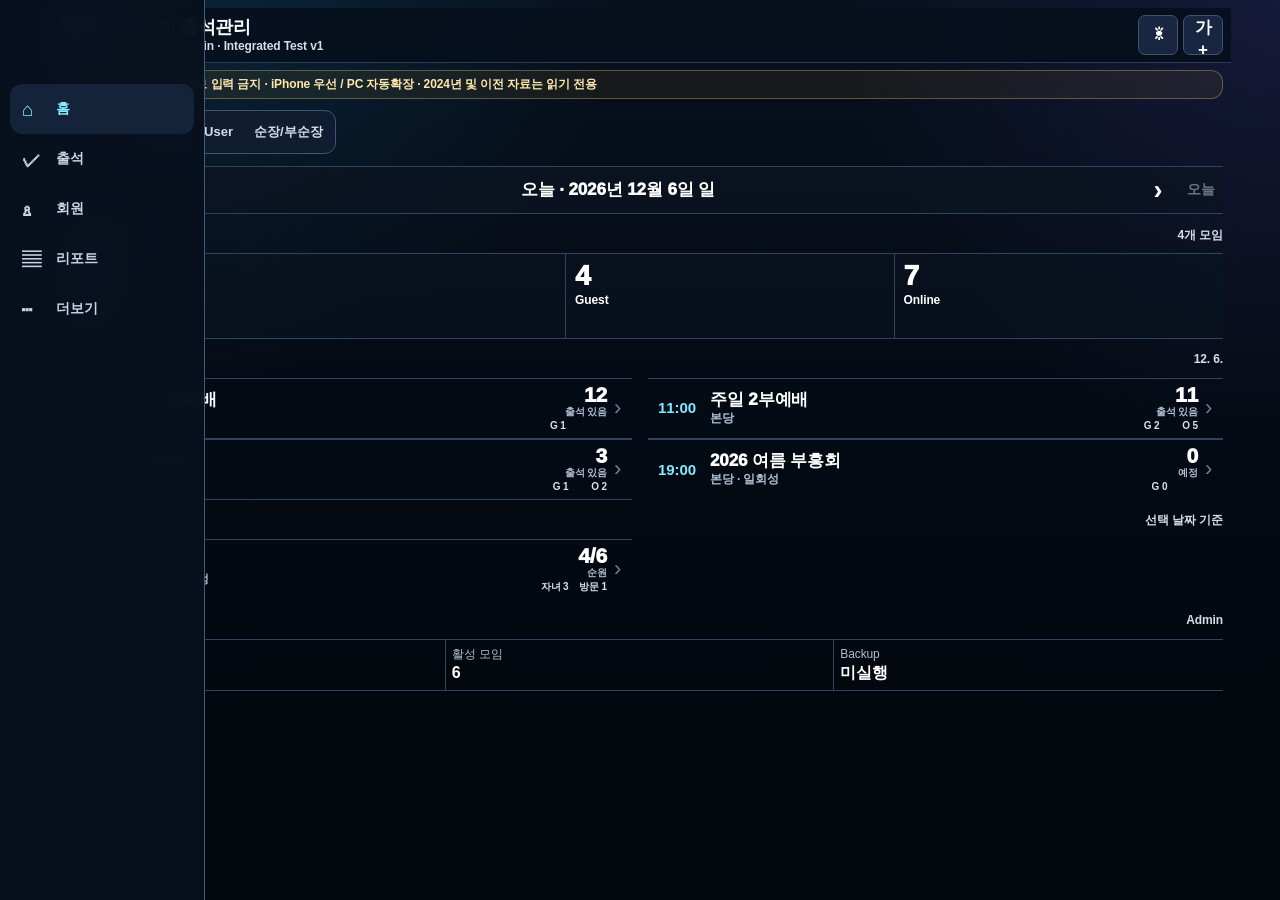
==== app-v1/index.html @ aafef8c1 "Enable date-aware dense iPhone redesign" ====
<!doctype html>
<html lang="ko">
<head>
  <meta charset="utf-8" />
  <meta name="viewport" content="width=device-width,initial-scale=1,viewport-fit=cover,maximum-scale=5" />
  <meta name="theme-color" content="#07101d" />
  <meta name="apple-mobile-web-app-capable" content="yes" />
  <meta name="apple-mobile-web-app-status-bar-style" content="black-translucent" />
  <meta name="apple-mobile-web-app-title" content="교회출석" />
  <link rel="manifest" href="manifest.webmanifest" />
  <title>교회 출석관리 통합 Test v1</title>
  <link rel="stylesheet" href="styles.css" />
  <link rel="stylesheet" href="redesign-v2.css" />
</head>
<body>
  <div id="app"></div>
  <div id="modal-root"></div>
  <div id="toast-root"></div>
  <script src="app-1.js"></script>
  <script src="app-2a.js"></script>
  <script src="app-2b.js"></script>
  <script src="app-3.js"></script>
  <script src="app-4.js"></script>
  <script src="app-5.js"></script>
  <script src="app-6a.js"></script>
  <script src="app-6b.js"></script>
  <script src="app-6c.js"></script>
  <script src="app-6d.js"></script>
  <script src="redesign-v2.js"></script>
</body>
</html>
---- app-v1/styles.css ----
:root{
  --bg:#07101d;--bg2:#0a1323;--panel:#101c30;--panel2:#182641;--panel3:#213353;
  --line:#405372;--line2:#526986;--text:#fff;--muted:#d4deea;--soft:#9fb2c9;
  --accent:#79e5ff;--mint:#84f2c9;--violet:#a99cff;--warn:#ffd879;--danger:#ff9090;
  --ok:#7ff0bd;--shadow:0 16px 38px #0005;--radius:16px;--gap:8px;--navh:72px;
  --fs:17px;--namefs:17px;--titlefs:21px;--smallfs:12px;
}
*{box-sizing:border-box;-webkit-tap-highlight-color:transparent}
html{-webkit-text-size-adjust:100%}
body{margin:0;min-height:100vh;font-family:-apple-system,BlinkMacSystemFont,"Apple SD Gothic Neo","Noto Sans KR",sans-serif;color:var(--text);font-size:var(--fs);line-height:1.28;background:radial-gradient(circle at 14% -8%,#1db4ff22,transparent 31%),radial-gradient(circle at 100% 0%,#795cff20,transparent 28%),linear-gradient(180deg,var(--bg),#03070e 78%);background-attachment:fixed}
body.light{--bg:#edf4fb;--bg2:#f6f9fd;--panel:#fff;--panel2:#eef4fb;--panel3:#e3edf8;--line:#b7c8db;--line2:#9fb5cb;--text:#102033;--muted:#435873;--soft:#657d97;--shadow:0 10px 28px #48627c20;background:linear-gradient(#f6fbff,#edf3f9)}
body.font-large{--fs:20px;--namefs:19px;--titlefs:24px;--smallfs:14px}
button,input,select,textarea{font:inherit}
button{touch-action:manipulation}
.hidden{display:none!important}.nowrap{white-space:nowrap}.muted{color:var(--muted)}.soft{color:var(--soft)}
.app-shell{max-width:1180px;margin:0 auto;padding:8px 8px calc(var(--navh) + env(safe-area-inset-bottom) + 14px)}
.topbar{position:sticky;top:0;z-index:30;display:flex;align-items:center;justify-content:space-between;gap:8px;margin:0 -8px 7px;padding:7px 8px;background:#07101dea;border-bottom:1px solid #293d59;backdrop-filter:blur(20px);-webkit-backdrop-filter:blur(20px)}
body.light .topbar{background:#f4f8fce8}.brand{display:flex;align-items:center;gap:8px;min-width:0}.brand-logo{width:40px;height:40px;flex:0 0 auto;border-radius:13px;display:grid;place-items:center;font-weight:950;background:linear-gradient(145deg,#59e3ff,#647aff 58%,#a779ff);box-shadow:0 0 20px #70dfff26}.brand-name{font-size:18px;font-weight:950;letter-spacing:-.4px;white-space:nowrap;overflow:hidden;text-overflow:ellipsis}.brand-sub{font-size:12px;color:var(--muted);font-weight:750}.top-actions{display:flex;gap:5px;align-items:center}.icon-btn,.btn,.chip,.seg button,.nav-btn,.bubble,.counter button,.menu-card,.meeting-card,.group-card,.row-card{cursor:pointer;border:0;color:var(--text)}
.icon-btn{width:40px;height:40px;border-radius:11px;background:var(--panel2);border:1.5px solid var(--line);font-weight:900}.btn{min-height:42px;padding:0 13px;border-radius:12px;background:var(--panel2);border:1.5px solid var(--line);font-weight:900}.btn.primary{background:linear-gradient(135deg,#3dcfff,#657cff 58%,#9b76ff);border-color:#7baeff;color:white}.btn.danger{background:#5a252d;border-color:#9d4d58}.btn.small{min-height:36px;padding:0 10px;font-size:13px}.btn:disabled{opacity:.45;cursor:not-allowed}
.test-strip{display:flex;gap:6px;align-items:center;overflow:auto;padding:5px 0 7px}.test-label{font-size:11px;font-weight:900;color:#ffe6a2}.seg{display:flex;gap:3px;padding:3px;border:1.5px solid var(--line);background:var(--panel);border-radius:11px;overflow:auto}.seg button{min-height:36px;padding:0 9px;border-radius:8px;background:transparent;color:var(--muted);font-size:13px;font-weight:860;white-space:nowrap}.seg button.on{background:var(--panel3);color:var(--text)}
.notice{font-size:12px;font-weight:820;color:#ffe9ab;border:1px solid #ffd8794f;background:#e6b43412;border-radius:12px;padding:8px 9px;margin-bottom:8px}
.page{animation:fade .12s ease}@keyframes fade{from{opacity:.5;transform:translateY(2px)}to{opacity:1;transform:none}}
.section{margin-top:12px}.section-head{display:flex;align-items:end;justify-content:space-between;gap:8px;margin-bottom:7px}.section-head h2{font-size:var(--titlefs);line-height:1.05;letter-spacing:-.45px;margin:0}.section-head .hint{font-size:var(--smallfs);color:var(--muted);font-weight:760;text-align:right}
.grid{display:grid;gap:var(--gap)}.grid.stats{grid-template-columns:1.45fr 1fr 1fr}.grid.two{grid-template-columns:1fr}.grid.three{grid-template-columns:1fr}.grid.four{grid-template-columns:repeat(2,1fr)}
.card{background:linear-gradient(180deg,#121f35f4,#0d1728f1);border:1.5px solid var(--line);border-radius:var(--radius);padding:10px 11px;box-shadow:var(--shadow)}body.light .card{background:white}.stat-card{min-height:86px;display:flex;flex-direction:column;justify-content:center}.main-number{font-size:44px;line-height:.95;font-weight:950;background:linear-gradient(90deg,var(--mint),var(--accent));-webkit-background-clip:text;background-clip:text;color:transparent}.number{font-size:30px;line-height:1;font-weight:950}.stat-label{font-size:13px;font-weight:900;margin-top:4px;line-height:1.06}.stat-caption{font-size:11px;color:var(--muted);font-weight:720;margin-top:4px;line-height:1.08}
.meeting-card,.group-card{display:grid;grid-template-columns:42px minmax(0,1fr);gap:9px;align-items:center;min-height:72px}.mini-icon{width:42px;height:42px;border-radius:13px;display:grid;place-items:center;background:var(--panel2);border:1.5px solid var(--line2);font-size:18px;font-weight:900}.item-title{font-size:18px;font-weight:930;line-height:1.08;letter-spacing:-.2px}.item-meta{font-size:12px;color:var(--muted);font-weight:750;margin-top:2px;line-height:1.1}.badges{display:flex;gap:4px;flex-wrap:wrap;margin-top:5px}.badge{display:inline-flex;align-items:center;gap:4px;border:1.5px solid var(--line2);background:var(--panel2);border-radius:999px;padding:4px 7px;font-size:11px;font-weight:860;line-height:1}.badge.ok{border-color:#4e9e80;color:#a9ffd8}.badge.warn{border-color:#9b8340;color:#ffe6a3}.badge.danger{border-color:#9a4f5b;color:#ffb7bd}.badge.manual{border-color:#7366b5;color:#c9c1ff}
.sticky-summary{position:sticky;top:54px;z-index:20;display:flex;gap:5px;flex-wrap:wrap;background:#0a1424ed;border:1.5px solid var(--line);border-radius:13px;padding:8px 9px;margin-bottom:7px;backdrop-filter:blur(18px)}body.light .sticky-summary{background:#f4f8fcef}.sticky-summary strong{font-size:13px}.sticky-summary span{font-size:11px;color:var(--muted);font-weight:780}
.toolbar{display:grid;grid-template-columns:1fr;gap:6px;margin-bottom:7px}.toolbar-row{display:flex;gap:6px;align-items:center;overflow:auto}.search,.field,select.field,textarea.field{width:100%;min-width:0;border:1.5px solid var(--line);background:var(--panel);color:var(--text);border-radius:12px;padding:10px 11px;font-weight:730}.search::placeholder,.field::placeholder{color:var(--soft)}.date-nav{display:grid;grid-template-columns:42px 1fr 42px 50px;gap:5px}.date-nav input{min-width:0}.field-label{display:block;font-size:12px;font-weight:850;color:var(--muted);margin:0 0 4px 2px}.form-grid{display:grid;grid-template-columns:1fr;gap:8px}.checkline{display:flex;align-items:center;gap:8px;min-height:38px}.checkline input{width:20px;height:20px}.help{font-size:11px;color:var(--muted);font-weight:700;line-height:1.35}
.group-block{margin-bottom:10px}.group-label{display:flex;align-items:center;justify-content:space-between;font-size:14px;font-weight:930;margin:0 2px 5px}.bubbles{display:grid;grid-template-columns:repeat(3,minmax(0,1fr));gap:5px}.bubble{min-height:82px;text-align:left;padding:8px 7px 9px;border-radius:14px;border:2px solid #4b607f;background:var(--panel);position:relative;overflow:hidden}.bubble.on{border-color:var(--mint);background:linear-gradient(145deg,#16483b,#102f39);box-shadow:inset 0 0 0 1px #85f0ce55,0 0 12px #70e7b91c}.bubble.on:after{content:'✓';position:absolute;right:6px;top:5px;color:#9affd9;font-size:18px;font-weight:950}.bubble-name{display:block;padding-right:18px;font-size:var(--namefs);font-weight:940;line-height:1.1;white-space:nowrap;overflow:hidden;text-overflow:ellipsis}.bubble-title{font-size:11px;color:#c5d4e6;font-weight:780;margin-left:2px}.bubble-note{display:block;font-size:11px;color:var(--muted);font-weight:720;margin-top:4px;white-space:nowrap;overflow:hidden;text-overflow:ellipsis}.bubble-role{display:inline-flex;margin-top:4px;font-size:10px;border:1px solid var(--line2);border-radius:999px;padding:2px 5px;color:var(--accent);font-weight:850}.bubble.excluded{border-style:dashed;opacity:.8}.bubble .ellipsis{position:absolute;right:4px;bottom:4px;width:26px;height:24px;border:0;border-radius:8px;background:#20324f;color:white;font-weight:900}
.counter-grid{display:grid;grid-template-columns:repeat(2,1fr);gap:6px}.counter-card{padding:9px}.counter-title{font-size:13px;font-weight:920}.counter{display:grid;grid-template-columns:40px 1fr 40px;gap:5px;margin-top:7px}.counter button{min-height:40px;background:var(--panel2);border:1.5px solid var(--line2);border-radius:10px;font-size:22px;font-weight:800}.counter input{width:100%;min-width:0;text-align:center;background:var(--panel);border:1.5px solid var(--line2);color:var(--text);border-radius:10px;font-size:20px;font-weight:930}
.row-list{display:grid;gap:6px}.row-card{display:grid;grid-template-columns:auto minmax(0,1fr) auto;gap:9px;align-items:center;background:var(--panel);border:1.5px solid var(--line);border-radius:14px;padding:9px 10px}.avatar{width:40px;height:40px;border-radius:50%;display:grid;place-items:center;background:var(--panel2);border:1.5px solid var(--line2);font-weight:950}.row-main{min-width:0}.row-title{font-size:15px;font-weight:920;white-space:nowrap;overflow:hidden;text-overflow:ellipsis}.row-sub{font-size:11px;color:var(--muted);font-weight:730;margin-top:3px;white-space:nowrap;overflow:hidden;text-overflow:ellipsis}.row-actions{display:flex;gap:4px;align-items:center}.select-check{width:20px;height:20px}.chevron{font-size:24px;color:var(--soft)}
.tabs{display:flex;gap:4px;overflow:auto;margin-bottom:7px}.tab{min-height:38px;padding:0 10px;background:var(--panel);color:var(--muted);border:1.5px solid var(--line);border-radius:10px;font-weight:850;white-space:nowrap}.tab.on{background:var(--panel3);color:var(--text)}
.report-card .big{font-size:34px;font-weight:950}.bar{height:9px;background:var(--panel2);border-radius:999px;overflow:hidden;margin-top:7px}.bar i{display:block;height:100%;background:linear-gradient(90deg,var(--mint),var(--accent),var(--violet))}.table-wrap{overflow:auto;border:1.5px solid var(--line);border-radius:13px}.table{width:100%;border-collapse:collapse;min-width:620px;background:var(--panel)}.table th,.table td{padding:9px 8px;border-bottom:1px solid var(--line);text-align:left;font-size:12px}.table th{position:sticky;top:0;background:var(--panel2);font-size:11px;color:var(--muted)}
.menu-groups{display:grid;gap:10px}.menu-group-title{font-size:12px;color:var(--muted);font-weight:900;margin:0 0 5px 3px}.menu-card{display:grid;grid-template-columns:1fr auto;gap:8px;align-items:center;background:var(--panel);border:1.5px solid var(--line);border-radius:13px;padding:11px}.menu-card+.menu-card{margin-top:5px}.menu-card-title{font-size:14px;font-weight:920}.menu-card-sub{font-size:11px;color:var(--muted);font-weight:720;margin-top:3px}
.audit-entry{padding:9px 10px;border-left:3px solid var(--accent);background:var(--panel);border-radius:0 12px 12px 0}.audit-entry+.audit-entry{margin-top:6px}.audit-action{font-size:13px;font-weight:920}.audit-meta{font-size:10px;color:var(--muted);margin-top:3px}.audit-detail{font-size:11px;margin-top:4px}
.archive-year{display:flex;align-items:center;justify-content:space-between;gap:8px}.readonly{display:inline-flex;align-items:center;gap:4px;padding:4px 7px;border:1px solid #7f7041;background:#806a2022;border-radius:999px;font-size:10px;color:#ffe29b;font-weight:900}
.empty{padding:18px;text-align:center;color:var(--muted);font-weight:760;border:1.5px dashed var(--line);border-radius:13px}.divider{height:1px;background:var(--line);margin:10px 0}
.bottom-nav{position:fixed;left:0;right:0;bottom:0;z-index:40;background:#08101ef4;border-top:1.5px solid #455a76;backdrop-filter:blur(24px);-webkit-backdrop-filter:blur(24px);display:grid;grid-template-columns:repeat(5,1fr);padding:4px 4px calc(5px + env(safe-area-inset-bottom))}.nav-btn{min-height:58px;background:transparent;border:0;color:#c7d4e3;font-size:12px;font-weight:830;line-height:1.1}.nav-btn span{display:block;font-size:20px;line-height:1;margin-bottom:4px}.nav-btn.on{color:#88eaff}
.modal-backdrop{position:fixed;inset:0;z-index:80;background:#0009;display:flex;align-items:flex-end;justify-content:center;padding:10px}.modal{width:min(720px,100%);max-height:88vh;overflow:auto;background:var(--bg2);border:1.5px solid var(--line2);border-radius:20px 20px 14px 14px;box-shadow:0 24px 70px #000b;padding:12px}.modal-head{display:flex;justify-content:space-between;align-items:center;gap:8px;margin-bottom:9px}.modal-title{font-size:19px;font-weight:950}.modal-close{width:38px;height:38px;border-radius:10px;background:var(--panel2);border:1.5px solid var(--line);color:var(--text);font-size:20px}.modal-actions{display:flex;justify-content:flex-end;gap:6px;margin-top:10px;position:sticky;bottom:-12px;padding:9px 0 3px;background:linear-gradient(transparent,var(--bg2) 25%)}
.toast{position:fixed;z-index:100;left:50%;bottom:86px;transform:translateX(-50%);background:#08111e;border:1.5px solid #536983;color:white;border-radius:999px;padding:9px 13px;font-size:12px;font-weight:850;box-shadow:0 12px 30px #0009;white-space:nowrap}.toast.error{border-color:#9d4c59;color:#ffc4c8}
@media(min-width:700px){.grid.two{grid-template-columns:repeat(2,1fr)}.grid.three{grid-template-columns:repeat(3,1fr)}.grid.four{grid-template-columns:repeat(4,1fr)}.bubbles{grid-template-columns:repeat(6,minmax(0,1fr))}.counter-grid{grid-template-columns:repeat(4,1fr)}.form-grid.two{grid-template-columns:repeat(2,1fr)}.toolbar{grid-template-columns:1fr auto}.modal-backdrop{align-items:center}.modal{border-radius:20px}}
@media(min-width:980px){.app-shell{padding-left:220px;padding-bottom:20px}.bottom-nav{top:0;bottom:0;right:auto;width:205px;display:flex;flex-direction:column;padding:84px 10px 12px;border-top:0;border-right:1.5px solid #455a76}.nav-btn{display:grid;grid-template-columns:34px 1fr;align-items:center;text-align:left;min-height:50px;border-radius:12px;padding:0 12px;font-size:14px}.nav-btn span{margin:0;font-size:19px}.nav-btn.on{background:#14233a}.topbar{margin-left:-8px}.grid.stats{grid-template-columns:2fr 1fr 1fr}.sticky-summary{top:56px}}
@media print{.topbar,.test-strip,.notice,.bottom-nav,.btn,.icon-btn,.seg,.tabs{display:none!important}.app-shell{max-width:none;padding:0}.card,.row-card{box-shadow:none}.page{animation:none}body{background:white;color:black}.card,.row-card,.table{background:white;color:black;border-color:#aaa}.muted,.row-sub,.item-meta,.hint{color:#444!important}}
---- app-v1/redesign-v2.css ----
/* Dense iPhone-first redesign: fewer bubbles, larger text, less dead space. */
:root{--dense-line:#31445f;--dense-soft:#aebed1;--dense-panel:#0d1728;--dense-accent:#82eaff;--dense-ok:#86f4c8}
body{letter-spacing:-.12px}
.app-shell{padding-left:7px!important;padding-right:7px!important}
.page{padding-top:0!important}
.section{margin-top:10px!important}
.dense-section{margin-top:9px!important}
.section-head{margin-bottom:6px!important}
.section-head h2{font-size:21px!important;line-height:1.08!important}
.dense-head{min-height:24px!important;align-items:center!important}
.card{border-radius:9px!important;padding:9px 10px!important}
.notice{padding:6px 8px!important;margin-bottom:6px!important;font-size:12px!important}
.test-strip{padding:5px 6px!important;margin-bottom:7px!important}
.home-date-section{margin-top:4px!important}
.home-datebar{display:grid;grid-template-columns:42px minmax(0,1fr) 42px auto;align-items:center;border-top:1px solid var(--dense-line);border-bottom:1px solid var(--dense-line);background:rgba(11,20,34,.82)}
.date-arrow,.today-link{border:0;background:transparent;color:#fff;min-height:46px;font:inherit;font-weight:900}
.date-arrow{font-size:27px}
.today-link{padding:0 8px;color:var(--dense-accent);font-size:14px}
.today-link:disabled{color:#66768a}
.home-date-input-wrap{position:relative;min-width:0;min-height:46px;display:flex;align-items:center;justify-content:center;font-size:17px;font-weight:920;color:#fff}
.home-date-input-wrap span{white-space:nowrap;overflow:hidden;text-overflow:ellipsis}
.home-date-input-wrap input{position:absolute;inset:0;opacity:.001;width:100%;height:100%;cursor:pointer}
.summary-strip{display:grid;grid-template-columns:1.55fr 1fr 1fr;border-top:1px solid var(--dense-line);border-bottom:1px solid var(--dense-line);background:rgba(10,20,34,.55)}
.summary-metric{padding:8px 9px;min-width:0;border-right:1px solid var(--dense-line)}
.summary-metric:last-child{border-right:0}
.summary-metric strong{font-size:28px;line-height:1;font-weight:950;color:#fff;display:block}
.summary-metric:first-child strong{color:var(--dense-ok);font-size:34px}
.summary-metric span{display:block;margin-top:3px;font-size:12px;font-weight:850;color:#fff;white-space:nowrap;overflow:hidden;text-overflow:ellipsis}
.summary-metric small{display:block;margin-top:2px;font-size:10px;font-weight:700;color:var(--dense-soft)}
.dense-list{border-top:1px solid var(--dense-line);border-bottom:1px solid var(--dense-line)}
.dense-row{min-height:61px;display:grid;grid-template-columns:52px minmax(0,1fr) auto 15px;gap:7px;align-items:center;padding:5px 3px;border-bottom:1px solid var(--dense-line);cursor:pointer}
.dense-row:last-child{border-bottom:0}
.dense-row:active{background:rgba(108,210,255,.08)}
.row-time{font-size:15px;font-weight:900;text-align:center;color:var(--dense-accent);font-variant-numeric:tabular-nums}
.dense-main{min-width:0}
.dense-title{font-size:17px;font-weight:930;line-height:1.12;white-space:nowrap;overflow:hidden;text-overflow:ellipsis}
.dense-sub{margin-top:2px;font-size:12px;font-weight:720;color:var(--dense-soft);white-space:nowrap;overflow:hidden;text-overflow:ellipsis}
.dense-numbers{display:grid;grid-template-columns:auto auto;column-gap:5px;row-gap:1px;justify-items:end;align-items:center;min-width:72px}
.dense-numbers strong{grid-column:1/-1;font-size:21px;line-height:1;font-weight:950}
.dense-numbers small{grid-column:1/-1;font-size:10px;color:var(--dense-soft);font-weight:760}
.dense-numbers span{font-size:10px;color:#d6e1ed;font-weight:800;white-space:nowrap}
.row-chevron{font-size:22px;color:#6f8198}
.is-cancelled{opacity:.55;text-decoration:none}
.is-cancelled .dense-title{text-decoration:line-through}
.dense-empty{padding:12px 4px;color:var(--dense-soft)}
.dense-empty strong,.dense-empty span{display:block}
.dense-empty strong{font-size:15px;color:#e3ebf4}
.dense-empty span{font-size:12px;margin-top:2px}
.dense-action-row{min-height:53px;display:flex;align-items:center;gap:8px;padding:6px 3px;cursor:pointer}
.action-plus{font-size:25px;color:var(--dense-accent);width:38px;text-align:center}
.dense-action-row strong{display:block;font-size:15px}
.dense-action-row small{display:block;font-size:11px;color:var(--dense-soft);margin-top:2px}
.ops-line{display:flex;flex-wrap:wrap;gap:0;border-top:1px solid var(--dense-line);border-bottom:1px solid var(--dense-line)}
.ops-line span{flex:1 1 33%;min-width:100px;padding:7px 6px;font-size:12px;color:var(--dense-soft);border-right:1px solid var(--dense-line)}
.ops-line span:last-child{border-right:0}.ops-line b{display:block;color:#fff;font-size:16px;margin-top:1px}
.metric-cell{padding:8px 9px;border-top:1px solid var(--dense-line);border-bottom:1px solid var(--dense-line);min-width:0}
.metric-cell .main-number,.metric-cell .number{font-size:31px!important;line-height:1!important;font-weight:950}
.metric-label{font-size:12px;font-weight:850;margin-top:3px}.metric-caption{font-size:10px;color:var(--dense-soft);margin-top:2px}
.dense-group{margin-bottom:9px!important}
.group-label{min-height:29px!important;padding:3px 2px!important;margin:0!important;font-size:14px!important}
.attendance-grid,.bubbles{display:grid!important;grid-template-columns:repeat(3,minmax(0,1fr))!important;gap:0!important;border-top:1px solid var(--dense-line);border-left:1px solid var(--dense-line)}
.att-cell,.bubble{position:relative;min-width:0!important;min-height:58px!important;border:0!important;border-right:1px solid var(--dense-line)!important;border-bottom:1px solid var(--dense-line)!important;border-radius:0!important;background:transparent!important;color:#fff!important;padding:6px 22px 5px 6px!important;text-align:left!important;box-shadow:none!important;overflow:hidden}
.att-cell.on,.bubble.on{background:linear-gradient(135deg,rgba(28,139,112,.28),rgba(37,143,174,.14))!important;box-shadow:inset 3px 0 0 var(--dense-ok)!important}
.att-cell:active,.bubble:active{background:rgba(86,207,255,.12)!important}
.att-name,.bubble-name{display:inline!important;font-size:15px!important;font-weight:930!important;line-height:1.1!important;white-space:nowrap!important;overflow:hidden!important;text-overflow:ellipsis!important;max-width:100%}
.att-title,.bubble-title{font-size:11px!important;font-weight:760!important;color:#c2d0df!important;margin-left:2px!important}
.att-note,.bubble-note{display:block!important;margin-top:4px!important;font-size:10px!important;font-weight:680!important;line-height:1.05!important;color:var(--dense-soft)!important;white-space:nowrap!important;overflow:hidden!important;text-overflow:ellipsis!important}
.att-check,.bubble.on:after{position:absolute!important;right:5px!important;top:6px!important;color:var(--dense-ok)!important;font-size:17px!important;font-weight:950!important;content:none!important}
.bubble.on:after{content:'✓'!important}
.att-more,.ellipsis{position:absolute!important;right:0!important;bottom:0!important;top:auto!important;width:24px!important;height:25px!important;border:0!important;background:transparent!important;color:#8394aa!important;font-size:16px!important;padding:0!important}
.group-att .att-note{color:var(--dense-accent)!important;font-weight:800!important}
.att-cell.excluded,.bubble.excluded{opacity:.6!important}
.text-btn{border:0;background:transparent;color:var(--dense-accent);font:inherit;font-size:12px;font-weight:850;padding:3px 5px}
.counter-grid{display:block!important;border-top:1px solid var(--dense-line);border-bottom:1px solid var(--dense-line)}
.count-row{display:grid;grid-template-columns:minmax(90px,1fr) 38px 64px 38px;gap:4px;align-items:center;min-height:47px;padding:4px 2px;border-bottom:1px solid var(--dense-line)}
.count-row:last-child{border-bottom:0}
.count-label{font-size:14px;font-weight:880;padding-left:4px}
.count-row button{height:36px;border:1px solid #455a77;background:#152239;color:#fff;border-radius:6px;font-size:20px;font-weight:850}
.count-row input{height:36px;width:100%;border:1px solid #455a77;background:#0e1829;color:#fff;border-radius:6px;text-align:center;font:inherit;font-size:18px;font-weight:930}
.other-count{grid-template-columns:minmax(90px,1fr) auto auto}.other-count strong{font-size:20px}.other-count .text-btn{height:auto;border:0;background:transparent;font-size:11px;color:var(--dense-accent)}
.row-card{border-radius:6px!important;padding:7px 7px!important;min-height:50px!important;margin:0!important;border-width:0 0 1px 0!important}
.row-list{gap:0!important;border-top:1px solid var(--dense-line);border-bottom:1px solid var(--dense-line)}
.row-title{font-size:15px!important}.row-sub{font-size:11px!important;margin-top:2px!important}
.menu-card{border-radius:6px!important;padding:8px!important;margin-bottom:0!important;border-width:0 0 1px 0!important}
.menu-groups{gap:8px!important}
.badge{padding:3px 5px!important;border-radius:5px!important;font-size:10px!important}
.badges{gap:3px!important;margin-top:3px!important}
.toolbar,.toolbar-row{gap:5px!important}
.field,.search{min-height:39px!important;padding:7px 8px!important}
.btn{min-height:37px!important;border-radius:7px!important;padding:0 9px!important}
.icon-btn{border-radius:7px!important}
.sticky-summary{padding:6px 7px!important;border-radius:7px!important;gap:5px!important}
.sticky-summary span{font-size:11px!important}
.font-large .home-date-input-wrap{font-size:19px}
.font-large .summary-metric strong{font-size:32px}.font-large .summary-metric:first-child strong{font-size:38px}
.font-large .summary-metric span{font-size:14px}
.font-large .dense-title{font-size:19px}.font-large .dense-sub{font-size:13px}.font-large .row-time{font-size:16px}
.font-large .att-cell,.font-large .bubble{min-height:66px!important;padding-top:7px!important}
.font-large .att-name,.font-large .bubble-name{font-size:17px!important}.font-large .att-title,.font-large .bubble-title{font-size:13px!important}.font-large .att-note,.font-large .bubble-note{font-size:12px!important}
.font-large .count-label{font-size:16px}.font-large .row-title{font-size:17px!important}.font-large .row-sub{font-size:13px!important}
@media(max-width:390px){
  .summary-metric{padding-left:6px;padding-right:6px}.summary-metric strong{font-size:25px}.summary-metric:first-child strong{font-size:31px}
  .dense-row{grid-template-columns:47px minmax(0,1fr) auto 12px;gap:5px}.dense-title{font-size:16px}.dense-numbers{min-width:62px}
  .att-name,.bubble-name{font-size:14px!important}.att-title,.bubble-title{font-size:10px!important}
}
@media(min-width:700px){
  .attendance-grid,.bubbles{grid-template-columns:repeat(6,minmax(0,1fr))!important}
  .dense-list{display:grid;grid-template-columns:1fr 1fr;border:0;gap:0 16px}.dense-row,.dense-action-row{border-top:1px solid var(--dense-line)}
}
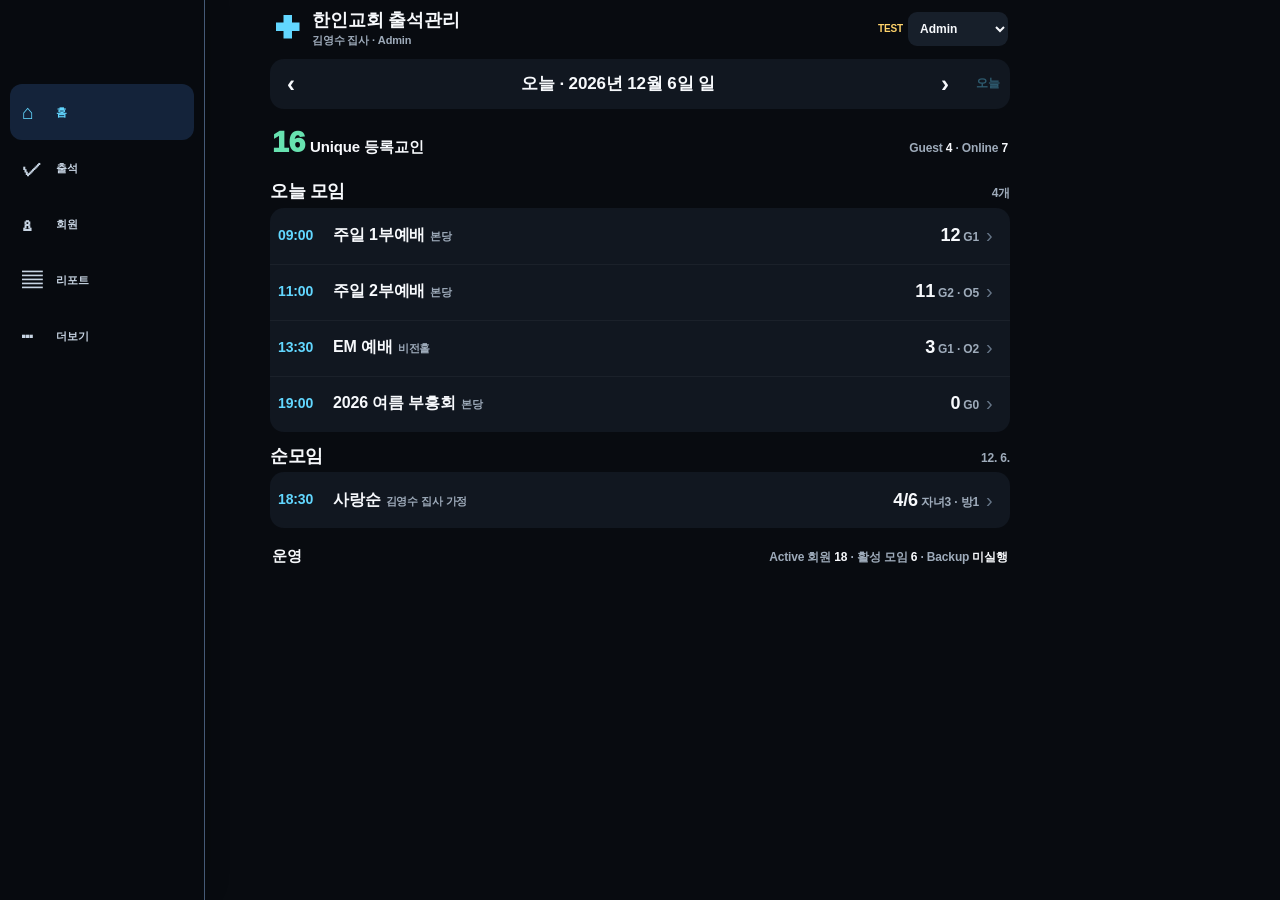
==== commit ff0cd286: "Enable simplified iPhone UI v4" ====
--- a/app-v1/index.html
+++ b/app-v1/index.html
@@ -3,14 +3,16 @@
 <head>
   <meta charset="utf-8" />
   <meta name="viewport" content="width=device-width,initial-scale=1,viewport-fit=cover,maximum-scale=5" />
-  <meta name="theme-color" content="#07101d" />
+  <meta name="theme-color" content="#080b10" />
   <meta name="apple-mobile-web-app-capable" content="yes" />
   <meta name="apple-mobile-web-app-status-bar-style" content="black-translucent" />
   <meta name="apple-mobile-web-app-title" content="교회출석" />
   <link rel="manifest" href="manifest.webmanifest" />
-  <title>교회 출석관리 통합 Test v1</title>
+  <title>교회 출석관리 iPhone Test v4</title>
   <link rel="stylesheet" href="styles.css" />
   <link rel="stylesheet" href="redesign-v2.css" />
+  <link rel="stylesheet" href="flow-v3.css" />
+  <link rel="stylesheet" href="ios-v4.css" />
 </head>
 <body>
   <div id="app"></div>
@@ -27,5 +29,7 @@
   <script src="app-6c.js"></script>
   <script src="app-6d.js"></script>
   <script src="redesign-v2.js"></script>
+  <script src="flow-v3.js"></script>
+  <script src="ios-v4.js"></script>
 </body>
 </html>
--- a/app-v1/flow-v3.css
+++ b/app-v1/flow-v3.css
@@ -0,0 +1,46 @@
+/* iPhone flow v3 — native-like flat rows, minimal cards/bubbles. */
+:root{--ios-line:rgba(126,151,181,.34);--ios-soft:#aebed1;--ios-blue:#75e3ff;--ios-green:#82f2c8;--ios-bg:#07101d}
+.brand{cursor:pointer}.brand:active{opacity:.72}
+.focus-context{display:grid;grid-template-columns:38px minmax(0,1fr) 54px;align-items:center;gap:7px;padding:8px 2px 9px;border-top:1px solid var(--ios-line);border-bottom:1px solid var(--ios-line)}
+.focus-home{width:36px;height:42px;border:0;background:transparent;color:var(--ios-blue);font-size:24px;font-weight:900;padding:0}
+.focus-context-main{min-width:0}.focus-date{font-size:12px;color:var(--ios-soft);font-weight:760;line-height:1.1}.focus-meeting{font-size:22px;color:#fff;font-weight:950;line-height:1.12;margin-top:2px;white-space:nowrap;overflow:hidden;text-overflow:ellipsis}.focus-meta{font-size:12px;color:var(--ios-soft);font-weight:720;margin-top:3px;white-space:nowrap;overflow:hidden;text-overflow:ellipsis}
+.focus-total{text-align:center;border-left:1px solid var(--ios-line);padding-left:7px}.focus-total strong{display:block;font-size:27px;line-height:1;font-weight:950;color:var(--ios-green)}.focus-total span{display:block;font-size:10px;color:var(--ios-soft);font-weight:800;margin-top:3px}
+.attendance-totals{display:flex;align-items:center;gap:10px;min-height:38px;padding:5px 3px;border-bottom:1px solid var(--ios-line);overflow-x:auto;white-space:nowrap}.attendance-totals span{font-size:12px;color:var(--ios-soft);font-weight:760}.attendance-totals b{font-size:15px;color:#fff;margin-left:2px}.attendance-totals .presence-text{margin-left:auto;font-size:10px}
+.attendance-tools{padding:7px 0 4px;border-bottom:1px solid var(--ios-line)}
+.flat-tabs{display:grid;grid-template-columns:repeat(4,1fr);margin-top:5px;border-bottom:1px solid var(--ios-line)}.flat-tabs button{min-height:34px;border:0;border-bottom:2px solid transparent;background:transparent;color:var(--ios-soft);font:inherit;font-size:12px;font-weight:850;padding:0 2px}.flat-tabs button.on{color:#fff;border-bottom-color:var(--ios-blue)}
+.flat-section{margin-top:9px}.flat-section-title{font-size:14px;font-weight:900;padding:3px 2px 5px;border-bottom:1px solid var(--ios-line)}
+.focus-actions{display:flex;justify-content:flex-end;gap:14px;padding:8px 2px 2px;border-top:1px solid var(--ios-line)}.text-action{border:0;background:transparent;color:var(--ios-blue);font:inherit;font-size:13px;font-weight:850;padding:5px 0}
+
+@media(max-width:699px){
+  body{background:linear-gradient(180deg,#07101d,#03070e 78%)!important}
+  .app-shell{padding-left:8px!important;padding-right:8px!important}
+  .topbar{min-height:48px!important;padding:4px 0!important;border-bottom:1px solid var(--ios-line)!important;background:transparent!important}
+  .brand-logo{width:34px!important;height:34px!important;border-radius:9px!important;font-size:15px!important;box-shadow:none!important}.brand-name{font-size:16px!important}.brand-sub{font-size:10px!important;margin-top:1px!important}
+  .top-actions{gap:0!important}.icon-btn{border:0!important;background:transparent!important;border-radius:0!important;min-width:36px!important;min-height:38px!important}
+  .notice{border:0!important;border-bottom:1px solid var(--ios-line)!important;border-radius:0!important;background:transparent!important;padding:4px 1px!important;margin:0 0 4px!important;font-size:10px!important;color:#b9c6d6!important}
+  .test-strip{border:0!important;border-bottom:1px solid var(--ios-line)!important;border-radius:0!important;background:transparent!important;padding:3px 0 5px!important;margin-bottom:4px!important}
+  .test-label{font-size:9px!important}
+  .seg{border:0!important;background:transparent!important;border-radius:0!important;padding:0!important;gap:0!important}.seg button{border-radius:0!important;background:transparent!important;border:0!important;border-bottom:2px solid transparent!important;min-height:32px!important;padding:0 8px!important}.seg button.on{background:transparent!important;color:#fff!important;border-bottom-color:var(--ios-blue)!important}
+  .tabs{border:0!important;background:transparent!important;border-radius:0!important;gap:0!important}.tab{border-radius:0!important;background:transparent!important;border:0!important;border-bottom:2px solid transparent!important}.tab.on{background:transparent!important;border-bottom-color:var(--ios-blue)!important}
+  .section{margin-top:8px!important}.section-head{margin-bottom:4px!important}.section-head h2{font-size:19px!important}.hint{font-size:10px!important}
+  .card{background:transparent!important;box-shadow:none!important;border-radius:0!important;border-left:0!important;border-right:0!important;border-top:0!important;border-bottom:1px solid var(--ios-line)!important;padding:7px 2px!important}
+  .row-list{border-top:1px solid var(--ios-line)!important;border-bottom:0!important}.row-card{background:transparent!important;border-radius:0!important;border:0!important;border-bottom:1px solid var(--ios-line)!important;padding:7px 2px!important;min-height:48px!important}.row-card:last-child{border-bottom:0!important}
+  .menu-card{background:transparent!important;border-radius:0!important;border:0!important;border-bottom:1px solid var(--ios-line)!important;padding:8px 2px!important}.menu-card:last-child{border-bottom:0!important}.menu-group-title{padding-left:2px!important}
+  .badge{background:transparent!important;border:0!important;border-radius:0!important;padding:0!important;font-size:10px!important}.badge.ok{color:var(--ios-green)!important}.badge.warn{color:#ffd978!important}.badge.danger{color:#ff9b9b!important}.badges{margin-top:2px!important}
+  .home-datebar{background:transparent!important;border-color:var(--ios-line)!important}.summary-strip{background:transparent!important;border-color:var(--ios-line)!important}.summary-metric{border-color:var(--ios-line)!important;padding-top:6px!important;padding-bottom:6px!important}.summary-metric strong{font-size:25px!important}.summary-metric:first-child strong{font-size:30px!important}
+  .dense-list{border-color:var(--ios-line)!important}.dense-row{border-color:var(--ios-line)!important;padding-left:0!important;padding-right:0!important;min-height:57px!important}.dense-action-row{padding-left:0!important;padding-right:0!important}
+  .ops-line{border-color:var(--ios-line)!important}.ops-line span{border-color:var(--ios-line)!important}
+  .attendance-grid,.bubbles{border-left:0!important;border-top:1px solid var(--ios-line)!important;grid-template-columns:repeat(3,minmax(0,1fr))!important}
+  .att-cell,.bubble{border-right:1px solid var(--ios-line)!important;border-bottom:1px solid var(--ios-line)!important;min-height:55px!important;padding:6px 20px 5px 5px!important;background:transparent!important}.att-cell:nth-child(3n),.bubble:nth-child(3n){border-right:0!important}.att-cell.on,.bubble.on{background:rgba(62,199,162,.09)!important;box-shadow:inset 3px 0 0 var(--ios-green)!important}
+  .att-name,.bubble-name{font-size:15px!important}.att-title,.bubble-title{font-size:10px!important}.att-note,.bubble-note{font-size:10px!important;margin-top:3px!important}
+  .group-label{border-bottom:0!important;padding-left:1px!important;padding-right:1px!important}
+  .counter-grid{border-top:0!important;border-bottom:0!important}.count-row{border-color:var(--ios-line)!important;padding-left:0!important;padding-right:0!important}.count-row button,.count-row input{border-radius:5px!important}
+  .search,.field{border-radius:6px!important;background:#0c1727!important;border-color:rgba(113,139,171,.48)!important}
+  .btn{border-radius:6px!important}.btn:not(.primary){background:transparent!important}
+  .sticky-summary{border-radius:0!important;background:transparent!important;border-left:0!important;border-right:0!important;padding-left:1px!important;padding-right:1px!important}
+  .metric-cell,.ops-cell{background:transparent!important;border-color:var(--ios-line)!important}
+  .table-wrap{border-radius:0!important}
+  .modal{border-radius:14px 14px 0 0!important}
+  .bottom-nav{background:rgba(6,13,24,.96)!important;border-top:1px solid var(--ios-line)!important}.nav-btn{min-height:55px!important}
+  .font-large .focus-meeting{font-size:25px}.font-large .focus-date,.font-large .focus-meta{font-size:14px}.font-large .focus-total strong{font-size:31px}.font-large .att-name,.font-large .bubble-name{font-size:17px!important}.font-large .att-title,.font-large .bubble-title,.font-large .att-note,.font-large .bubble-note{font-size:12px!important}
+}
--- a/app-v1/ios-v4.css
+++ b/app-v1/ios-v4.css
@@ -0,0 +1,55 @@
+/* iPhone-first v4: fewer containers, fewer lines, stronger hierarchy, 2-column people buttons. */
+:root{--ios-bg:#080b10;--ios-surface:#111720;--ios-surface2:#171f2a;--ios-text:#f7f9fc;--ios-sub:#9eabba;--ios-accent:#62d7ff;--ios-ok:#67e2b0;--ios-warn:#ffd36a;--ios-danger:#ff8585;--ios-radius:14px}
+body{background:var(--ios-bg)!important;color:var(--ios-text)!important;letter-spacing:-.15px!important}
+.app-shell{max-width:760px!important;padding:0 10px calc(78px + env(safe-area-inset-bottom))!important;margin:auto!important}
+.page{padding:0!important}.section{margin-top:14px!important}.section-head{margin:0 0 6px!important;min-height:auto!important}.section-head h2{font-size:18px!important;font-weight:850!important;line-height:1.15!important}.hint{font-size:12px!important;color:var(--ios-sub)!important}
+
+/* Header: one job, one line, no decorative card. */
+.ios-header{min-height:56px;display:flex;align-items:center;justify-content:space-between;gap:8px;padding:8px 2px 6px}
+.ios-brand{display:flex;align-items:center;gap:8px;min-width:0;cursor:pointer}
+.ios-logo{width:32px;height:32px;display:grid;place-items:center;font-size:24px;font-weight:900;color:var(--ios-accent);flex:0 0 auto}
+.ios-brand-copy{min-width:0}.ios-church{font-size:18px;font-weight:900;line-height:1.08;white-space:nowrap;overflow:hidden;text-overflow:ellipsis}.ios-user{margin-top:2px;font-size:11px;color:var(--ios-sub);font-weight:700;white-space:nowrap;overflow:hidden;text-overflow:ellipsis}
+.ios-test{display:flex;align-items:center;gap:5px;flex:0 0 auto}.ios-test-label{font-size:10px;font-weight:900;color:var(--ios-warn)}.ios-role{height:34px;max-width:110px;border:0;border-radius:9px;background:var(--ios-surface2);color:var(--ios-text);font:inherit;font-size:12px;font-weight:800;padding:0 8px}
+
+/* Home date = primary control. */
+.v4-date{position:relative;display:grid;grid-template-columns:42px 1fr 42px 44px;align-items:center;min-height:50px;background:var(--ios-surface);border-radius:var(--ios-radius);overflow:hidden}
+.v4-date button{height:50px;border:0;background:transparent;color:var(--ios-text);font:inherit;font-weight:900}.v4-date .date-step{font-size:24px}.v4-date .date-today{font-size:12px;color:var(--ios-accent)}.v4-date .date-today:disabled{opacity:.35}
+.v4-date label{position:relative;height:50px;display:flex;align-items:center;justify-content:center;min-width:0;font-size:17px;font-weight:900}.v4-date label span{white-space:nowrap;overflow:hidden;text-overflow:ellipsis}.v4-date input{position:absolute;inset:0;width:100%;height:100%;opacity:.001}
+
+/* One-line information hierarchy. */
+.v4-summary{display:flex;align-items:baseline;gap:5px;min-height:44px;padding:4px 2px;white-space:nowrap;overflow:hidden}
+.v4-summary .primary-number{font-size:30px;line-height:1;font-weight:950;color:var(--ios-ok)}.v4-summary .primary-label{font-size:15px;font-weight:900}.v4-summary .secondary{margin-left:auto;font-size:12px;color:var(--ios-sub);font-weight:800;overflow:hidden;text-overflow:ellipsis}.v4-summary .secondary b{color:var(--ios-text)}
+
+/* One section surface, not a card per row. */
+.v4-surface{background:var(--ios-surface);border-radius:var(--ios-radius);overflow:hidden}
+.v4-row{min-height:52px;display:grid;grid-template-columns:48px minmax(0,1fr) auto 16px;gap:7px;align-items:center;padding:5px 8px;cursor:pointer}
+.v4-row+.v4-row{box-shadow:inset 0 1px rgba(255,255,255,.045)}.v4-row:active{background:#1a2430}.v4-row.cancelled{opacity:.48}
+.v4-time{font-size:14px;font-weight:900;color:var(--ios-accent);font-variant-numeric:tabular-nums}.v4-row-main{min-width:0;display:flex;align-items:baseline;gap:5px;white-space:nowrap;overflow:hidden}.v4-row-title{font-size:16px;font-weight:900;overflow:hidden;text-overflow:ellipsis}.v4-row-loc{font-size:11px;color:var(--ios-sub);font-weight:700;flex:0 0 auto}.v4-row-metrics{font-size:12px;font-weight:800;color:var(--ios-sub);white-space:nowrap}.v4-row-metrics strong{font-size:18px;color:var(--ios-text);margin-right:3px}.v4-chevron{font-size:20px;color:#667587}
+.v4-empty{padding:14px 12px;color:var(--ios-sub);font-size:13px}.v4-empty strong{display:block;color:var(--ios-text);font-size:15px;margin-bottom:2px}
+.v4-create{min-height:50px;display:flex;align-items:center;gap:8px;padding:7px 10px;color:var(--ios-accent);cursor:pointer}.v4-create b{font-size:15px}.v4-create small{margin-left:auto;color:var(--ios-sub);font-size:11px}
+
+/* Attendance = focused work screen. */
+.focus-attendance{margin-top:4px!important}.v4-context{display:grid;grid-template-columns:42px minmax(0,1fr) auto;gap:7px;align-items:center;padding:3px 0 9px}
+.v4-home{width:42px;height:42px;border:0;background:transparent;color:var(--ios-accent);font-size:24px}.v4-context-main{min-width:0}.v4-context-line{display:flex;align-items:baseline;gap:5px;min-width:0;white-space:nowrap;overflow:hidden}.v4-context-date{font-size:13px;color:var(--ios-sub);font-weight:800}.v4-context-meeting{font-size:20px;font-weight:950;overflow:hidden;text-overflow:ellipsis}.v4-context-meta{font-size:12px;color:var(--ios-sub);font-weight:700;margin-top:2px}.v4-att-total{text-align:right}.v4-att-total strong{display:block;font-size:30px;line-height:1;font-weight:950;color:var(--ios-ok)}.v4-att-total span{font-size:11px;color:var(--ios-sub);font-weight:800}
+.v4-inline-stats{display:flex;gap:10px;align-items:center;min-height:34px;padding:0 2px;color:var(--ios-sub);font-size:12px;font-weight:800;white-space:nowrap;overflow:hidden}.v4-inline-stats b{color:var(--ios-text);font-size:14px}.v4-inline-stats .presence{margin-left:auto;overflow:hidden;text-overflow:ellipsis}
+.v4-tools{margin-top:6px}.v4-search{width:100%;height:42px;border:0;border-radius:11px;background:var(--ios-surface);color:var(--ios-text);font:inherit;font-size:16px;font-weight:700;padding:0 12px;outline:none}.v4-tabs{display:grid;grid-template-columns:repeat(4,1fr);margin-top:5px}.v4-tabs button{height:38px;border:0;background:transparent;color:var(--ios-sub);font:inherit;font-size:12px;font-weight:850;position:relative}.v4-tabs button.on{color:var(--ios-text)}.v4-tabs button.on:after{content:'';position:absolute;left:28%;right:28%;bottom:2px;height:2px;border-radius:2px;background:var(--ios-accent)}
+
+/* People: exactly 2 per row on iPhone. No outlines; surface contrast is enough. */
+.dense-group{margin:10px 0 0!important}.group-label{min-height:auto!important;margin:0 0 5px!important;padding:0 2px!important;font-size:13px!important;font-weight:850!important;color:var(--ios-sub)!important}.attendance-grid,.bubbles{display:grid!important;grid-template-columns:repeat(2,minmax(0,1fr))!important;gap:6px!important;border:0!important}
+.person-btn,.att-cell,.bubble{position:relative!important;min-height:64px!important;border:0!important;border-radius:11px!important;background:var(--ios-surface)!important;color:var(--ios-text)!important;padding:8px 28px 7px 10px!important;text-align:left!important;box-shadow:none!important;overflow:hidden!important}
+.person-btn.on,.att-cell.on,.bubble.on{background:#123027!important;box-shadow:inset 3px 0 0 var(--ios-ok)!important}.person-btn:active,.att-cell:active,.bubble:active{background:#1a2531!important}.person-top{display:flex;align-items:baseline;gap:4px;min-width:0}.person-name,.att-name,.bubble-name{font-size:18px!important;font-weight:920!important;line-height:1.1!important;white-space:nowrap!important;overflow:hidden!important;text-overflow:ellipsis!important}.person-title,.att-title,.bubble-title{font-size:12px!important;color:#bdc8d5!important;font-weight:750!important;white-space:nowrap!important}.person-sub,.att-note,.bubble-note{display:block!important;margin-top:5px!important;font-size:11px!important;color:var(--ios-sub)!important;font-weight:700!important;white-space:nowrap!important;overflow:hidden!important;text-overflow:ellipsis!important}.person-check,.att-check{position:absolute;right:7px;top:8px;color:var(--ios-ok);font-size:17px;font-weight:950}.person-more,.att-more,.ellipsis{position:absolute!important;right:2px!important;bottom:2px!important;top:auto!important;width:28px!important;height:28px!important;border:0!important;background:transparent!important;color:#748296!important;font-size:16px!important;padding:0!important}.bubble.on:after{content:none!important}
+
+/* Counters in one line whenever possible. */
+.v4-extra{margin-top:11px}.v4-extra-title{font-size:13px;color:var(--ios-sub);font-weight:850;margin:0 0 5px 2px}.v4-counter-line{display:flex;align-items:center;gap:7px;min-height:46px;padding:4px 8px;background:var(--ios-surface);border-radius:11px;overflow-x:auto}.inline-counter{display:flex;align-items:center;gap:4px;white-space:nowrap}.inline-counter+.inline-counter{margin-left:8px}.inline-counter label{font-size:13px;font-weight:850}.inline-counter button{width:34px;height:34px;border:0;border-radius:8px;background:var(--ios-surface2);color:var(--ios-text);font-size:19px;font-weight:900}.inline-counter input{width:42px;height:34px;border:0;background:transparent;color:var(--ios-text);text-align:center;font:inherit;font-size:17px;font-weight:950}.inline-counter strong{font-size:17px}.inline-counter .text-btn{font-size:11px;color:var(--ios-accent)}
+
+/* Group page hierarchy. */
+.v4-group-summary{display:flex;align-items:baseline;gap:5px;min-height:38px;padding:0 2px;white-space:nowrap;overflow:hidden}.v4-group-summary strong{font-size:25px;color:var(--ios-ok)}.v4-group-summary span{font-size:13px;font-weight:850}.v4-group-summary small{margin-left:auto;color:var(--ios-sub);font-size:11px;overflow:hidden;text-overflow:ellipsis}.v4-note{background:var(--ios-surface);border-radius:12px;padding:8px}.v4-note textarea{width:100%;min-height:92px;border:0;background:transparent;color:var(--ios-text);font:inherit;font-size:15px;resize:vertical;outline:none}.v4-note-meta{font-size:10px;color:var(--ios-sub);margin-top:4px}
+
+/* Flatten the rest of the app without creating dozens of pills/cards. */
+.card{border:0!important;background:var(--ios-surface)!important;border-radius:12px!important;box-shadow:none!important}.row-list{border:0!important;background:var(--ios-surface)!important;border-radius:12px!important;overflow:hidden!important;gap:0!important}.row-card{border:0!important;border-radius:0!important;background:transparent!important;margin:0!important;padding:9px 10px!important;min-height:52px!important}.row-card+.row-card{box-shadow:inset 0 1px rgba(255,255,255,.045)}.menu-groups{gap:12px!important}.menu-card{border:0!important;border-radius:0!important;background:transparent!important;padding:10px 9px!important;margin:0!important}.menu-card+.menu-card{box-shadow:inset 0 1px rgba(255,255,255,.045)}.menu-group-title{margin:0 0 4px 3px!important;color:var(--ios-sub)!important}.badges{gap:4px!important}.badge{border:0!important;border-radius:6px!important;background:#1c2633!important;padding:3px 6px!important;font-size:10px!important}.badge.ok{background:#123027!important}.badge.warn{background:#322b17!important}.badge.danger{background:#351c20!important}.btn,.icon-btn{border:0!important;border-radius:9px!important;box-shadow:none!important}.field,.search{border:0!important;background:var(--ios-surface)!important;border-radius:10px!important}.sticky-summary{border:0!important;border-radius:10px!important;background:var(--ios-surface)!important}.summary-strip,.metric-cell,.ops-line{border:0!important}.metric-cell{background:var(--ios-surface)!important;border-radius:10px!important}.table-wrap{border:0!important;border-radius:10px!important}.table th,.table td{border-color:rgba(255,255,255,.05)!important}
+
+.bottom-nav{background:rgba(8,11,16,.92)!important;border-top:0!important;box-shadow:0 -10px 24px rgba(0,0,0,.20)!important;backdrop-filter:blur(20px)!important;-webkit-backdrop-filter:blur(20px)!important}.nav-btn{min-height:56px!important;font-size:11px!important}.nav-btn span{font-size:20px!important}.nav-btn.on{color:var(--ios-accent)!important}
+
+body.font-large .ios-church{font-size:20px}.font-large .v4-summary .primary-number{font-size:34px}.font-large .v4-summary .primary-label{font-size:17px}.font-large .v4-row-title{font-size:18px}.font-large .person-name,.font-large .att-name,.font-large .bubble-name{font-size:20px!important}.font-large .person-title,.font-large .att-title,.font-large .bubble-title{font-size:14px!important}.font-large .person-sub,.font-large .att-note,.font-large .bubble-note{font-size:13px!important}.font-large .person-btn,.font-large .att-cell,.font-large .bubble{min-height:72px!important}
+@media(max-width:390px){.app-shell{padding-left:8px!important;padding-right:8px!important}.v4-summary .primary-number{font-size:27px}.v4-summary .primary-label{font-size:14px}.v4-summary .secondary{font-size:11px}.v4-row{grid-template-columns:44px minmax(0,1fr) auto 12px;gap:5px;padding-left:6px;padding-right:6px}.v4-row-title{font-size:15px}.v4-row-loc{display:none}.v4-row-metrics{font-size:11px}.person-name,.att-name,.bubble-name{font-size:17px!important}}
+@media(min-width:700px){.attendance-grid,.bubbles{grid-template-columns:repeat(4,minmax(0,1fr))!important}.v4-surface{max-width:none}.v4-row{min-height:56px}.row-list{border-radius:14px!important}}
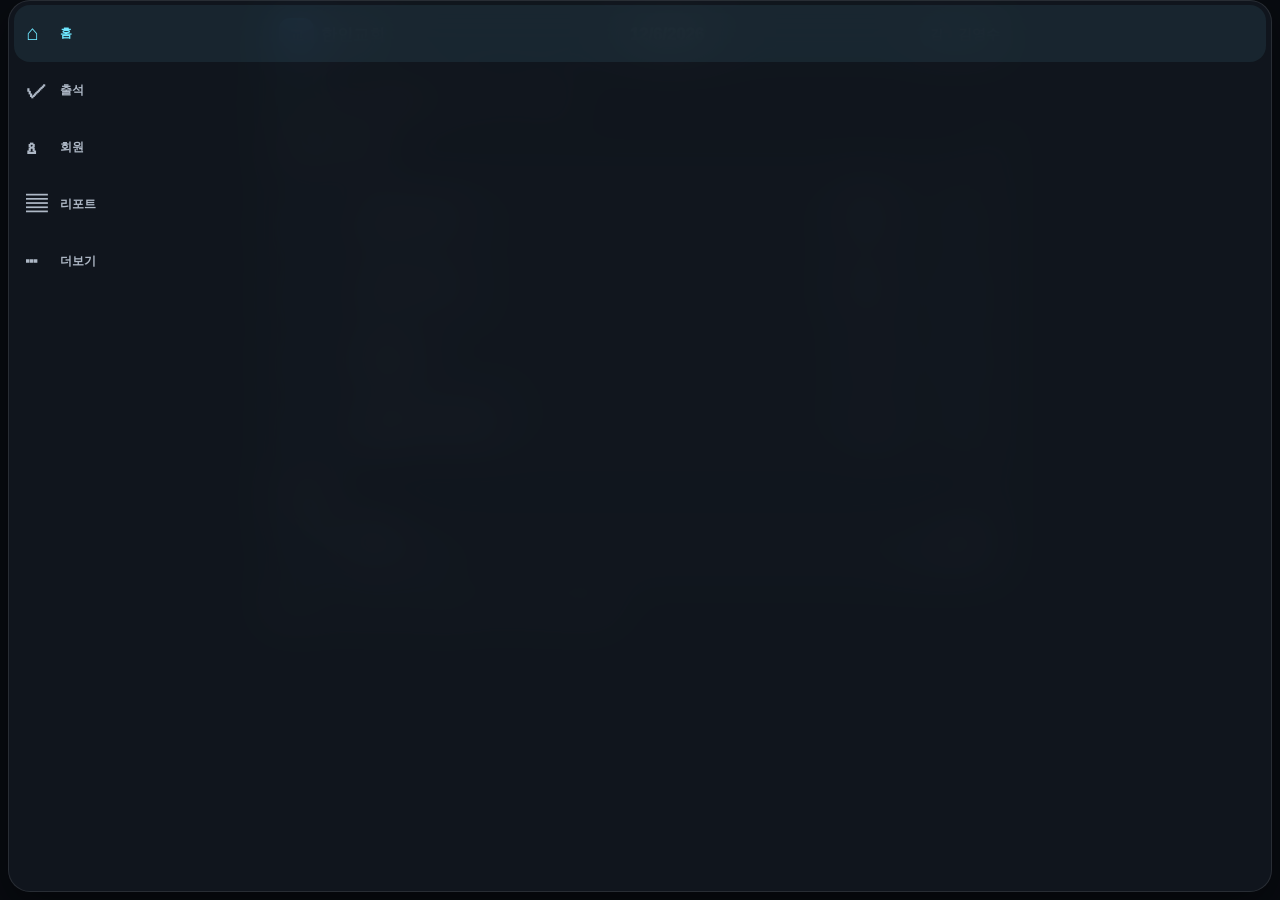
==== commit c4217a8f: "Enable iPhone floating UI v5" ====
--- a/app-v1/index.html
+++ b/app-v1/index.html
@@ -8,11 +8,12 @@
   <meta name="apple-mobile-web-app-status-bar-style" content="black-translucent" />
   <meta name="apple-mobile-web-app-title" content="교회출석" />
   <link rel="manifest" href="manifest.webmanifest" />
-  <title>교회 출석관리 iPhone Test v4</title>
+  <title>교회 출석관리 iPhone Test v5</title>
   <link rel="stylesheet" href="styles.css" />
   <link rel="stylesheet" href="redesign-v2.css" />
   <link rel="stylesheet" href="flow-v3.css" />
   <link rel="stylesheet" href="ios-v4.css" />
+  <link rel="stylesheet" href="iphone-v5.css" />
 </head>
 <body>
   <div id="app"></div>
@@ -31,5 +32,6 @@
   <script src="redesign-v2.js"></script>
   <script src="flow-v3.js"></script>
   <script src="ios-v4.js"></script>
+  <script src="iphone-v5.js"></script>
 </body>
 </html>
--- a/app-v1/iphone-v5.css
+++ b/app-v1/iphone-v5.css
@@ -0,0 +1,115 @@
+/* iPhone v5 — floating chrome, large type, two-column people, aligned meeting grid */
+:root{
+  --v5-bg:#080b10;
+  --v5-surface:#151a22;
+  --v5-surface-2:#1b222c;
+  --v5-soft:#aab4c1;
+  --v5-text:#f7f9fc;
+  --v5-accent:#6ee7ff;
+  --v5-ok:#78efbf;
+  --v5-sep:rgba(255,255,255,.075);
+  --v5-shadow:0 10px 35px rgba(0,0,0,.34);
+  --v5-top-h:58px;
+}
+body{background:var(--v5-bg)!important;color:var(--v5-text)!important;font-size:17px!important;letter-spacing:-.18px!important}
+.app-shell{max-width:760px!important;padding:calc(env(safe-area-inset-top) + 6px) 9px 106px!important;margin:0 auto!important}
+.page{padding:0!important}
+.notice,.test-strip{display:none!important}
+
+/* top floating */
+.v5-top{
+  height:var(--v5-top-h);position:sticky;top:calc(env(safe-area-inset-top) + 6px);z-index:40;
+  display:grid;grid-template-columns:minmax(0,1fr) 126px minmax(72px,.8fr);align-items:center;
+  gap:6px;padding:5px 7px;margin-bottom:9px;border:1px solid rgba(255,255,255,.09);border-radius:18px;
+  background:rgba(20,25,33,.91);backdrop-filter:blur(22px) saturate(150%);-webkit-backdrop-filter:blur(22px) saturate(150%);box-shadow:var(--v5-shadow)
+}
+.v5-home-brand{min-width:0;height:46px;border:0;background:transparent;color:var(--v5-text);display:flex;align-items:center;gap:7px;padding:0 2px;text-align:left;font:inherit}
+.v5-logo{width:35px;height:35px;border-radius:11px;display:grid;place-items:center;flex:0 0 auto;background:linear-gradient(145deg,#33cfff,#6b7cff 62%,#9a74ff);font-size:15px;font-weight:950;box-shadow:0 0 16px rgba(68,203,255,.18)}
+.v5-church{font-size:16px;font-weight:930;line-height:1.05;white-space:nowrap;overflow:hidden;text-overflow:ellipsis}
+.v5-date-wrap{position:relative;height:44px;display:flex;align-items:center;justify-content:center;border-radius:12px;background:rgba(255,255,255,.055);font-variant-numeric:tabular-nums}
+.v5-date-text{font-size:17px;font-weight:930;white-space:nowrap}
+.v5-date-wrap.editable:after{content:'⌄';font-size:13px;color:var(--v5-soft);margin-left:5px}
+.v5-date-wrap input{position:absolute;inset:0;width:100%;height:100%;opacity:.001;cursor:pointer}
+.v5-date-wrap.locked{background:transparent}.v5-date-wrap.locked:after{display:none}
+.v5-user-btn{height:44px;border:0;background:transparent;color:var(--v5-text);display:flex;align-items:center;justify-content:flex-end;gap:6px;padding:0 3px;font:inherit;min-width:0}
+.v5-user-avatar{width:32px;height:32px;border-radius:50%;display:grid;place-items:center;background:#263143;color:#fff;font-size:13px;font-weight:950;flex:0 0 auto}
+.v5-user-name{font-size:14px;font-weight:850;white-space:nowrap;overflow:hidden;text-overflow:ellipsis;max-width:72px}
+
+/* floating bottom navigation — same five actions, more iPhone-like */
+.bottom-nav{
+  position:fixed!important;left:8px!important;right:8px!important;bottom:calc(8px + env(safe-area-inset-bottom))!important;
+  width:auto!important;border:1px solid rgba(255,255,255,.10)!important;border-radius:22px!important;
+  background:rgba(18,23,31,.93)!important;backdrop-filter:blur(24px) saturate(150%)!important;-webkit-backdrop-filter:blur(24px) saturate(150%)!important;
+  box-shadow:0 14px 40px rgba(0,0,0,.42)!important;padding:4px 5px!important;overflow:hidden!important;z-index:50!important
+}
+.nav-btn{min-height:57px!important;font-size:12px!important;font-weight:800!important;color:#aeb8c6!important;border-radius:16px!important}
+.nav-btn span{font-size:21px!important;margin-bottom:3px!important}.nav-btn.on{color:var(--v5-accent)!important;background:rgba(110,231,255,.08)!important}
+
+/* home */
+.v5-home{padding-top:0}
+.v5-summary-line{display:flex;align-items:baseline;gap:7px;white-space:nowrap;overflow:hidden;padding:4px 3px 12px}
+.v5-summary-line strong{font-size:34px;line-height:1;font-weight:970;color:var(--v5-ok)}
+.v5-summary-line .main-label{font-size:17px;font-weight:900}.v5-summary-line .minor{font-size:15px;color:var(--v5-soft);font-weight:760;overflow:hidden;text-overflow:ellipsis}
+.v5-section-title{display:flex;align-items:center;justify-content:space-between;gap:8px;margin:8px 2px 7px}
+.v5-section-title h2{margin:0;font-size:22px;line-height:1.05;font-weight:950;letter-spacing:-.4px}.v5-section-title span{font-size:13px;color:var(--v5-soft);font-weight:760}
+.v5-meeting-list{background:var(--v5-surface);border-radius:17px;padding:5px 7px 7px;box-shadow:0 1px 0 rgba(255,255,255,.025) inset}
+.v5-grid-head,.v5-meeting-row{display:grid;grid-template-columns:54px minmax(0,1fr) 56px 68px 14px;column-gap:6px;align-items:center}
+.v5-grid-head{min-height:29px;padding:0 3px;color:#7f8b99;font-size:11px;font-weight:850}.v5-grid-head span:nth-child(3),.v5-grid-head span:nth-child(4){text-align:right}
+.v5-meeting-row{min-height:66px;padding:6px 3px;border-radius:12px;cursor:pointer}
+.v5-meeting-row+.v5-meeting-row{margin-top:2px}.v5-meeting-row:active{background:rgba(255,255,255,.055)}
+.v5-m-time{font-size:16px;font-weight:900;color:var(--v5-accent);font-variant-numeric:tabular-nums}
+.v5-m-main{min-width:0}.v5-m-name{font-size:18px;font-weight:940;line-height:1.08;white-space:nowrap;overflow:hidden;text-overflow:ellipsis}.v5-m-loc{margin-top:4px;font-size:13px;font-weight:700;color:var(--v5-soft);white-space:nowrap;overflow:hidden;text-overflow:ellipsis}
+.v5-m-att{text-align:right}.v5-m-att strong{display:block;font-size:25px;line-height:1;font-weight:970;color:#fff}.v5-m-att small{font-size:11px;color:var(--v5-soft);font-weight:750}
+.v5-m-extra{text-align:right;font-size:12px;line-height:1.45;color:#d9e0e8;font-weight:800;white-space:nowrap}.v5-m-extra span{display:block}.v5-chevron{font-size:22px;color:#687587;text-align:right}
+.v5-empty{padding:17px 8px;color:var(--v5-soft);font-size:15px;font-weight:700}
+.v5-group-row{min-height:58px;display:grid;grid-template-columns:54px minmax(0,1fr) auto 14px;gap:6px;align-items:center;padding:5px 3px;border-radius:11px}.v5-group-row:active{background:rgba(255,255,255,.05)}
+.v5-group-metric{text-align:right;font-size:13px;color:var(--v5-soft);font-weight:780}.v5-group-metric strong{display:block;font-size:20px;color:#fff}
+.v5-create-row{min-height:54px;display:flex;align-items:center;gap:8px;padding:5px 4px;color:var(--v5-accent);font-weight:900;cursor:pointer}
+
+/* attendance floating layer */
+.v5-attendance{padding-top:0}
+.v5-meeting-float{
+  position:sticky;top:calc(env(safe-area-inset-top) + 72px);z-index:35;min-height:69px;
+  display:grid;grid-template-columns:48px minmax(0,1fr) 104px;align-items:center;gap:6px;
+  padding:6px 7px;margin:0 0 8px;border:1px solid rgba(255,255,255,.09);border-radius:17px;
+  background:rgba(25,31,40,.94);backdrop-filter:blur(20px);-webkit-backdrop-filter:blur(20px);box-shadow:0 9px 28px rgba(0,0,0,.28)
+}
+.v5-search-btn{width:44px;height:44px;border:0;border-radius:13px;background:rgba(255,255,255,.06);color:#fff;font-size:23px;display:grid;place-items:center}
+.v5-meeting-center{min-width:0;text-align:center}.v5-meeting-title{font-size:19px;line-height:1.08;font-weight:950;white-space:nowrap;overflow:hidden;text-overflow:ellipsis}.v5-meeting-status{margin-top:4px;font-size:13px;color:var(--v5-soft);font-weight:760;white-space:nowrap}.v5-meeting-status strong{font-size:17px;color:var(--v5-ok);margin-right:3px}
+.v5-filter-select{width:100%;height:44px;border:0;border-radius:12px;background:#242c38;color:#fff;padding:0 27px 0 10px;font:inherit;font-size:15px;font-weight:900;-webkit-appearance:auto}
+.v5-search-panel{margin:-1px 0 8px;padding:0 2px}.v5-search-panel input{width:100%;height:48px;border:0;border-radius:14px;background:var(--v5-surface);color:#fff;padding:0 15px;font:inherit;font-size:17px;font-weight:760;outline:none}.v5-search-panel input:focus{box-shadow:0 0 0 2px rgba(110,231,255,.38)}
+.v5-att-meta{display:flex;align-items:center;gap:6px;white-space:nowrap;overflow-x:auto;padding:2px 3px 9px;color:var(--v5-soft);font-size:13px;font-weight:760;scrollbar-width:none}.v5-att-meta::-webkit-scrollbar{display:none}.v5-att-meta b{color:#fff}
+
+/* people: exactly two columns on iPhone */
+.v5-person-section{margin:7px 0 12px}.v5-person-head{display:flex;align-items:center;justify-content:space-between;margin:0 2px 6px}.v5-person-head strong{font-size:17px;font-weight:930}.v5-person-head span{font-size:13px;color:var(--v5-soft);font-weight:760}
+.attendance-grid,.bubbles{display:grid!important;grid-template-columns:repeat(2,minmax(0,1fr))!important;gap:7px!important;border:0!important;background:transparent!important}
+.person-btn,.att-cell,.bubble{
+  min-height:72px!important;border:0!important;border-radius:14px!important;background:var(--v5-surface)!important;
+  padding:10px 28px 9px 11px!important;box-shadow:none!important;position:relative!important;text-align:left!important;color:#fff!important;overflow:hidden!important
+}
+.person-btn.on,.att-cell.on,.bubble.on{background:linear-gradient(145deg,rgba(38,119,96,.64),rgba(25,74,77,.72))!important;box-shadow:inset 0 0 0 1px rgba(120,239,191,.20)!important}
+.person-top{display:flex!important;align-items:baseline!important;gap:4px!important;min-width:0}.person-name,.att-name,.bubble-name{font-size:18px!important;font-weight:950!important;line-height:1.1!important;white-space:nowrap!important;overflow:hidden!important;text-overflow:ellipsis!important}.person-title,.att-title,.bubble-title{font-size:13px!important;font-weight:800!important;color:#c4cfda!important;white-space:nowrap!important}.person-sub,.att-note,.bubble-note{display:block!important;margin-top:7px!important;font-size:12px!important;font-weight:700!important;color:var(--v5-soft)!important;white-space:nowrap!important;overflow:hidden!important;text-overflow:ellipsis!important}.person-check,.att-check{position:absolute!important;top:9px!important;right:9px!important;font-size:19px!important;color:var(--v5-ok)!important;font-weight:970!important}.person-more,.att-more,.ellipsis{position:absolute!important;right:2px!important;bottom:1px!important;width:27px!important;height:27px!important;border:0!important;background:transparent!important;color:#7f8c9b!important;font-size:17px!important;padding:0!important}
+.group-label{min-height:auto!important;padding:0 2px!important;margin:0 0 6px!important;font-size:17px!important;font-weight:930!important;border:0!important}.group-block{margin-bottom:12px!important}
+
+/* extra counts */
+.v5-extra-row{display:flex;align-items:center;gap:7px;margin:5px 0 12px;padding:7px 9px;background:var(--v5-surface);border-radius:14px;overflow-x:auto;white-space:nowrap}.inline-counter,.count-row{display:inline-grid!important;grid-template-columns:auto 34px 44px 34px!important;align-items:center!important;gap:3px!important;min-width:auto!important;border:0!important;padding:0!important}.inline-counter label,.count-label{font-size:14px!important;font-weight:850!important;margin-right:2px!important}.inline-counter button,.count-row button{width:34px!important;height:34px!important;border:0!important;border-radius:9px!important;background:#293342!important;color:#fff!important;font-size:18px!important}.inline-counter input,.count-row input{width:44px!important;height:34px!important;border:0!important;border-radius:9px!important;background:#0f141b!important;color:#fff!important;text-align:center!important;font-size:16px!important;font-weight:900!important}
+.focus-actions{display:flex!important;gap:14px!important;padding:6px 2px 1px!important}.text-action{border:0!important;background:transparent!important;color:var(--v5-accent)!important;font-size:15px!important;font-weight:850!important;padding:8px 0!important}
+
+/* flatten legacy pages without removing their functionality */
+.card,.row-card,.menu-card{border-color:transparent!important;box-shadow:none!important}.row-list{gap:4px!important;border:0!important}.section-head h2{font-size:22px!important}.row-title{font-size:17px!important}.row-sub{font-size:13px!important}.field,.search{font-size:17px!important}.btn{font-size:16px!important;min-height:44px!important}
+
+/* quick user modal */
+.v5-user-menu .v5-menu-row{display:flex;align-items:center;justify-content:space-between;gap:12px;min-height:52px;padding:4px 0}.v5-user-menu .v5-menu-row label{font-size:16px;font-weight:850}.v5-user-menu select{height:42px;border:0;border-radius:10px;background:#232b37;color:#fff;padding:0 10px;font:inherit;font-size:15px;font-weight:850}
+
+.font-large .v5-church{font-size:18px}.font-large .v5-date-text{font-size:19px}.font-large .v5-user-name{font-size:16px}.font-large .v5-summary-line strong{font-size:39px}.font-large .v5-summary-line .main-label{font-size:19px}.font-large .v5-section-title h2{font-size:25px}.font-large .v5-m-name{font-size:20px}.font-large .v5-m-att strong{font-size:28px}.font-large .v5-meeting-title{font-size:21px}.font-large .v5-meeting-status{font-size:15px}.font-large .person-name,.font-large .att-name,.font-large .bubble-name{font-size:20px!important}.font-large .person-title,.font-large .att-title,.font-large .bubble-title{font-size:15px!important}.font-large .person-sub,.font-large .att-note,.font-large .bubble-note{font-size:14px!important}.font-large .person-btn,.font-large .att-cell,.font-large .bubble{min-height:82px!important}
+
+@media(max-width:390px){
+  .v5-top{grid-template-columns:minmax(0,1fr) 112px 66px;gap:3px;padding-left:5px;padding-right:5px}.v5-user-name{display:none}.v5-church{font-size:15px}.v5-date-text{font-size:16px}
+  .v5-grid-head,.v5-meeting-row{grid-template-columns:48px minmax(0,1fr) 50px 57px 12px;column-gap:4px}.v5-m-name{font-size:17px}.v5-m-extra{font-size:11px}.v5-m-att strong{font-size:23px}
+  .v5-meeting-float{grid-template-columns:44px minmax(0,1fr) 96px;padding-left:5px;padding-right:5px}.v5-filter-select{font-size:14px}.v5-meeting-title{font-size:18px}
+  .person-btn,.att-cell,.bubble{padding-left:9px!important;padding-right:25px!important}.person-name,.att-name,.bubble-name{font-size:17px!important}.person-title,.att-title,.bubble-title{font-size:12px!important}
+}
+@media(min-width:700px){
+  .attendance-grid,.bubbles{grid-template-columns:repeat(4,minmax(0,1fr))!important}
+  .v5-meeting-list{padding-left:12px;padding-right:12px}.v5-grid-head,.v5-meeting-row{grid-template-columns:70px minmax(0,1fr) 70px 90px 16px}
+}
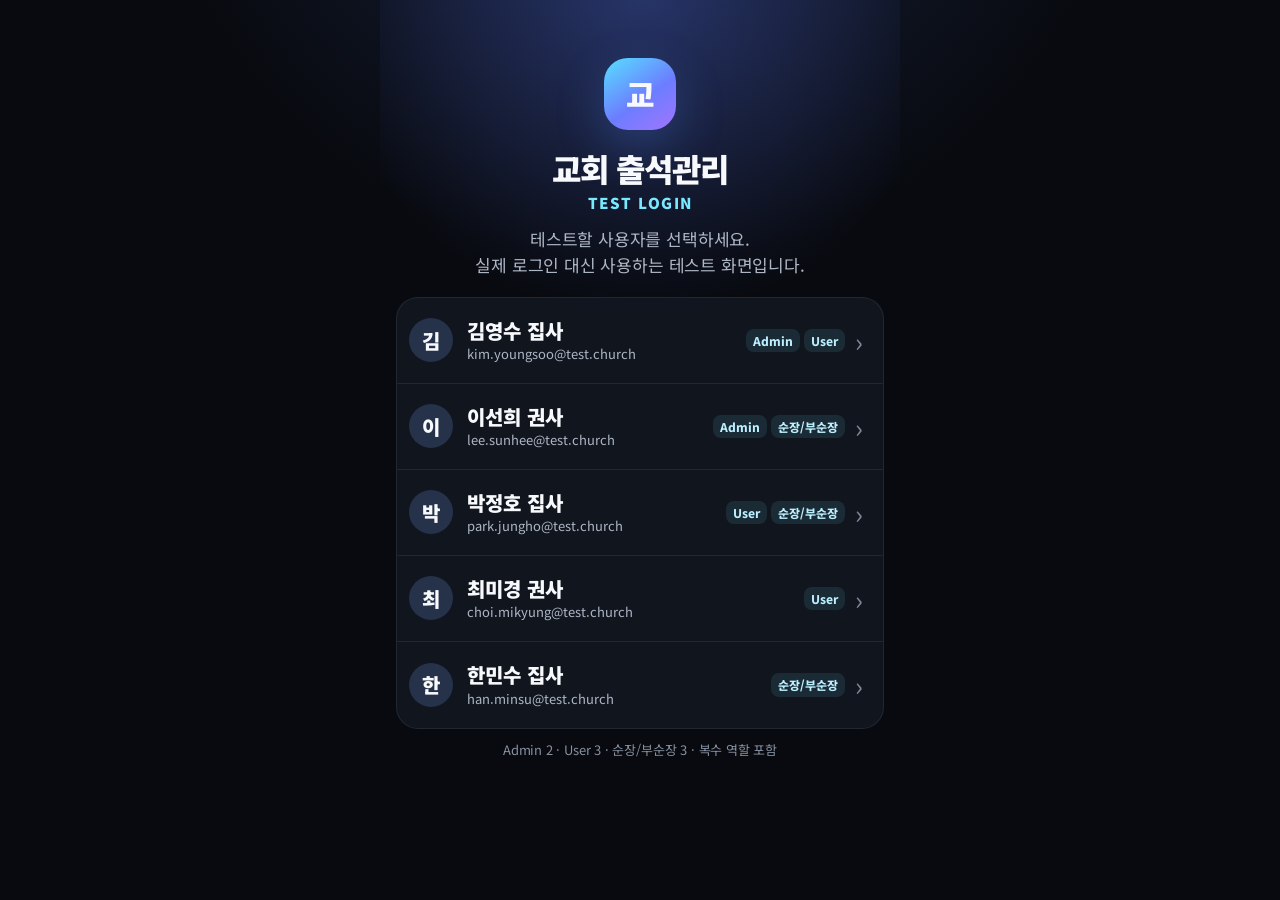
==== commit 0ca28971: "Enable workflow-first iPhone test v6" ====
--- a/app-v1/index.html
+++ b/app-v1/index.html
@@ -8,12 +8,13 @@
   <meta name="apple-mobile-web-app-status-bar-style" content="black-translucent" />
   <meta name="apple-mobile-web-app-title" content="교회출석" />
   <link rel="manifest" href="manifest.webmanifest" />
-  <title>교회 출석관리 iPhone Test v5</title>
+  <title>교회 출석관리 iPhone Test v6</title>
   <link rel="stylesheet" href="styles.css" />
   <link rel="stylesheet" href="redesign-v2.css" />
   <link rel="stylesheet" href="flow-v3.css" />
   <link rel="stylesheet" href="ios-v4.css" />
   <link rel="stylesheet" href="iphone-v5.css" />
+  <link rel="stylesheet" href="iphone-v6.css" />
 </head>
 <body>
   <div id="app"></div>
@@ -33,5 +34,6 @@
   <script src="flow-v3.js"></script>
   <script src="ios-v4.js"></script>
   <script src="iphone-v5.js"></script>
+  <script src="iphone-v6.js"></script>
 </body>
 </html>
--- a/app-v1/iphone-v6.css
+++ b/app-v1/iphone-v6.css
@@ -0,0 +1,22 @@
+@import url('https://fonts.googleapis.com/css2?family=Noto+Sans+KR:wght@400;500;600;700;800;900&display=swap');
+
+:root{--v6-bg:#080a0f;--v6-panel:#121722;--v6-panel2:#171e2a;--v6-text:#f7f9fc;--v6-muted:#aeb7c6;--v6-accent:#79e9ff;--v6-green:#7df0c3;--v6-line:rgba(255,255,255,.08);--v6-danger:#ff9b9b}
+*{font-family:'Noto Sans KR',-apple-system,BlinkMacSystemFont,'Segoe UI',sans-serif!important}
+body{background:radial-gradient(circle at 50% -25%,rgba(89,133,255,.22),transparent 38%),var(--v6-bg)!important;color:var(--v6-text)!important;font-size:18px!important}
+.v6-page{padding-top:84px!important;padding-left:12px!important;padding-right:12px!important;padding-bottom:108px!important;max-width:760px!important;margin:0 auto!important}
+.v6-topbar{position:fixed;z-index:60;top:max(8px,env(safe-area-inset-top));left:10px;right:10px;max-width:760px;margin:0 auto;height:66px;display:grid;grid-template-columns:minmax(0,1fr) auto minmax(0,1fr);align-items:center;padding:8px 10px;border:1px solid rgba(255,255,255,.1);background:rgba(14,18,26,.9);backdrop-filter:blur(22px);-webkit-backdrop-filter:blur(22px);border-radius:20px;box-shadow:0 14px 34px rgba(0,0,0,.32)}
+.v6-brand,.v6-user{border:0;background:transparent;color:var(--v6-text);display:flex;align-items:center;min-width:0;height:50px;padding:0}.v6-brand{gap:8px;text-align:left}.v6-brand-logo{width:38px;height:38px;border-radius:12px;display:grid;place-items:center;font-size:19px;font-weight:900;background:linear-gradient(145deg,#55ddff,#6c7cff 58%,#9d79ff);box-shadow:0 0 20px rgba(96,210,255,.18);flex:0 0 auto}.v6-brand-name{font-size:19px;font-weight:900;white-space:nowrap;overflow:hidden;text-overflow:ellipsis}.v6-top-date{position:relative;height:48px;min-width:120px;padding:0 12px;border-radius:14px;background:rgba(255,255,255,.065);display:grid;place-items:center}.v6-top-date span{font-size:18px;font-weight:900;letter-spacing:-.3px}.v6-top-date input{position:absolute;inset:0;opacity:0;width:100%;height:100%}.v6-top-date.is-locked{background:transparent}.v6-user{justify-content:flex-end;gap:7px}.v6-user>span{font-size:16px;font-weight:800;white-space:nowrap;overflow:hidden;text-overflow:ellipsis}.v6-user>i{font-style:normal;width:36px;height:36px;border-radius:50%;display:grid;place-items:center;background:#25324a;color:#fff;font-size:17px;font-weight:900;flex:0 0 auto}
+.v6-bottom{left:10px!important;right:10px!important;bottom:max(8px,env(safe-area-inset-bottom))!important;border:1px solid rgba(255,255,255,.1)!important;border-radius:22px!important;background:rgba(14,18,26,.92)!important;box-shadow:0 16px 38px rgba(0,0,0,.34)!important;padding:5px!important;overflow:hidden!important}.v6-bottom .nav-btn{min-height:62px!important;font-size:14px!important;font-weight:800!important;border-radius:16px!important}.v6-bottom .nav-btn span{font-size:23px!important;margin-bottom:4px!important}.v6-bottom .nav-btn.on{background:rgba(121,233,255,.11)!important;color:var(--v6-accent)!important}
+
+.v6-login-shell{min-height:100dvh;max-width:520px;margin:0 auto;padding:max(58px,calc(env(safe-area-inset-top) + 34px)) 16px 30px;display:flex;flex-direction:column;align-items:center;background:radial-gradient(circle at 50% 0,rgba(92,121,255,.28),transparent 34%)}.v6-login-mark{width:72px;height:72px;border-radius:24px;display:grid;place-items:center;font-size:31px;font-weight:900;background:linear-gradient(145deg,#57e0ff,#6c7dff 56%,#a275ff);box-shadow:0 18px 48px rgba(84,139,255,.26)}.v6-login-title{font-size:32px;font-weight:900;margin-top:18px;letter-spacing:-1px}.v6-login-sub{margin-top:4px;font-size:15px;font-weight:900;color:var(--v6-accent);letter-spacing:1.5px}.v6-login-help{font-size:17px;line-height:1.55;color:var(--v6-muted);text-align:center;margin:14px 0 18px}.v6-login-list{width:100%;background:rgba(18,23,34,.88);border-radius:22px;overflow:hidden;border:1px solid rgba(255,255,255,.08)}.v6-login-row{width:100%;min-height:86px;display:grid;grid-template-columns:48px minmax(0,1fr) auto 16px;align-items:center;gap:10px;border:0;border-bottom:1px solid var(--v6-line);background:transparent;color:var(--v6-text);padding:10px 12px;text-align:left}.v6-login-row:last-child{border-bottom:0}.v6-login-avatar{width:44px;height:44px;border-radius:50%;display:grid;place-items:center;background:#25324a;font-size:20px;font-weight:900}.v6-login-copy{min-width:0}.v6-login-copy strong{display:block;font-size:20px;font-weight:900}.v6-login-copy small{display:block;margin-top:3px;font-size:13px;color:var(--v6-muted);white-space:nowrap;overflow:hidden;text-overflow:ellipsis}.v6-login-roles{display:flex;gap:4px;flex-wrap:wrap;justify-content:flex-end}.v6-login-roles em{font-style:normal;font-size:12px;font-weight:800;padding:4px 7px;border-radius:8px;background:rgba(121,233,255,.1);color:#bcefff}.v6-login-chevron{font-size:26px;color:#7c8798}.v6-login-note{margin-top:13px;font-size:13px;color:#8690a0}
+
+.v6-hero-line{display:flex;align-items:baseline;gap:7px;flex-wrap:wrap;padding:6px 2px 18px}.v6-hero-line>strong{font-size:42px;line-height:1;font-weight:900;color:var(--v6-green)}.v6-hero-line>span{font-size:20px;font-weight:900}.v6-hero-line>b{font-size:16px;color:var(--v6-muted);font-weight:700}.v6-section{margin-top:12px}.v6-section-head{display:flex;align-items:flex-end;justify-content:space-between;padding:0 2px 8px}.v6-section-head h1{font-size:25px!important;line-height:1.1;margin:0!important;font-weight:900!important;letter-spacing:-.6px}.v6-section-head>span{font-size:15px;color:var(--v6-muted);font-weight:800}.v6-meet-table{overflow:hidden;border-radius:18px;background:rgba(18,23,34,.83);border:1px solid rgba(255,255,255,.07)}.v6-meet-head{display:grid;grid-template-columns:58px minmax(0,1fr) 58px 52px;padding:8px 14px;color:#7f899a;font-size:12px;font-weight:800}.v6-meet-head span:nth-child(3),.v6-meet-head span:nth-child(4){text-align:center}.v6-meet-row{width:100%;display:grid;grid-template-columns:58px minmax(0,1fr) 58px 52px 12px;align-items:center;gap:4px;min-height:82px;padding:9px 10px 9px 14px;border:0;border-top:1px solid var(--v6-line);background:transparent;color:var(--v6-text);text-align:left}.v6-meet-head+.v6-meet-row{border-top:0}.v6-time{font-size:17px;font-weight:850;color:#cad1dc}.v6-meet-name{min-width:0}.v6-meet-name strong{display:block;font-size:20px;font-weight:900;white-space:nowrap;overflow:hidden;text-overflow:ellipsis;letter-spacing:-.4px}.v6-meet-name small{display:block;margin-top:2px;font-size:14px;color:var(--v6-muted);white-space:nowrap;overflow:hidden;text-overflow:ellipsis}.v6-count{text-align:center}.v6-count strong{display:block;font-size:30px;line-height:1;font-weight:900;color:var(--v6-green)}.v6-count small{font-size:12px;color:var(--v6-muted);font-weight:700}.v6-extra{text-align:center;font-size:13px;line-height:1.45;font-weight:800;color:#bdc6d3}.v6-meet-row>i{font-style:normal;font-size:24px;color:#697587}.v6-meet-row.is-cancelled{opacity:.52}.v6-create{width:100%;border:0;background:transparent;color:var(--v6-accent);font-size:18px;font-weight:850;min-height:62px}.v6-empty{padding:26px 16px;text-align:center;color:var(--v6-muted);font-size:17px}.v6-admin-shortcuts{display:grid;grid-template-columns:1fr 1fr;gap:8px;margin-top:14px}.v6-admin-shortcuts button,.v6-role-extra button{border:0;background:rgba(18,23,34,.84);color:var(--v6-text);border-radius:16px;min-height:72px;padding:12px;text-align:left;position:relative}.v6-admin-shortcuts strong,.v6-role-extra strong{font-size:18px;font-weight:900;display:block}.v6-admin-shortcuts span,.v6-role-extra span{font-size:13px;color:var(--v6-muted)}.v6-admin-shortcuts i,.v6-role-extra i{position:absolute;right:12px;top:20px;font-style:normal;font-size:24px;color:#718097}.v6-role-extra{margin:10px 0}.v6-role-extra button{width:100%}
+
+.v6-att-float{position:sticky;top:84px;z-index:35;min-height:82px;display:grid;grid-template-columns:48px minmax(0,1fr) 104px;gap:8px;align-items:center;padding:9px 10px;border-radius:19px;background:rgba(19,25,36,.95);border:1px solid rgba(255,255,255,.09);box-shadow:0 12px 30px rgba(0,0,0,.24);backdrop-filter:blur(20px)}.v6-search{width:46px;height:46px;border:0;border-radius:14px;background:rgba(255,255,255,.07);color:var(--v6-text);font-size:28px;font-weight:700}.v6-att-title{min-width:0}.v6-att-title>strong{display:block;font-size:23px;line-height:1.15;font-weight:900;white-space:nowrap;overflow:hidden;text-overflow:ellipsis}.v6-att-title>span{display:block;margin-top:2px;font-size:16px;color:var(--v6-muted);font-weight:700}.v6-att-title>span b{font-size:19px;color:var(--v6-green);font-weight:900}.v6-filter{height:48px;border:0;border-radius:14px;padding:0 9px;background:#252e40;color:#fff;font-size:17px;font-weight:900}.v6-search-box{margin-top:8px}.v6-search-box input{width:100%;height:54px;border:1px solid rgba(121,233,255,.35);border-radius:15px;padding:0 14px;background:#121924;color:#fff;font-size:18px;font-weight:700;outline:none}.v6-context{display:flex;align-items:center;gap:10px;overflow-x:auto;padding:12px 3px 9px;white-space:nowrap;scrollbar-width:none}.v6-context::-webkit-scrollbar{display:none}.v6-context strong{font-size:16px}.v6-context span{font-size:14px;color:var(--v6-muted);font-weight:700}.v6-context span b{color:#fff;font-weight:900}.v6-people-section{margin-top:10px}.v6-people-head{display:flex;justify-content:space-between;align-items:center;padding:5px 2px 7px}.v6-people-head strong{font-size:20px;font-weight:900}.v6-people-head span,.v6-people-head button{font-size:14px!important;color:var(--v6-muted)!important;font-weight:800!important}.v6-people{display:grid!important;grid-template-columns:repeat(2,minmax(0,1fr))!important;gap:7px!important}.v6-person{min-height:78px!important;border:0!important;border-radius:15px!important;background:rgba(20,26,38,.9)!important;color:var(--v6-text)!important;padding:10px 11px!important;position:relative!important;overflow:hidden!important}.v6-person.on{background:linear-gradient(145deg,rgba(25,83,67,.95),rgba(18,53,59,.96))!important;box-shadow:inset 0 0 0 1px rgba(125,240,195,.36)!important}.v6-person>div{padding-right:30px;white-space:nowrap;overflow:hidden;text-overflow:ellipsis}.v6-person>div strong{font-size:20px!important;font-weight:900!important;letter-spacing:-.45px}.v6-person>div em{font-size:13px!important;font-style:normal;color:#cad2dd;margin-left:4px;font-weight:700}.v6-person>small{display:block;margin-top:4px;font-size:14px!important;color:var(--v6-muted);white-space:nowrap;overflow:hidden;text-overflow:ellipsis}.v6-person>span{position:absolute;right:10px;top:9px;color:var(--v6-green);font-size:22px;font-weight:900}.v6-person>button{position:absolute;right:2px;bottom:1px;width:32px;height:32px;border:0;background:transparent;color:#8e99aa;font-size:19px}.v6-counters{display:flex;gap:8px;margin-top:12px;flex-wrap:wrap}.v6-counter{flex:1 1 160px;display:grid;grid-template-columns:1fr 42px 50px 42px;align-items:center;gap:4px;padding:8px 9px;background:rgba(18,23,34,.8);border-radius:15px}.v6-counter strong{font-size:17px}.v6-counter button{height:42px;border:0;border-radius:11px;background:#263148;color:#fff;font-size:23px}.v6-counter input{width:100%;height:42px;border:0;border-radius:10px;background:#0e141e;color:#fff;text-align:center;font-size:20px;font-weight:900}
+
+.v6-user-sheet{display:grid;gap:8px}.v6-account{padding:4px 0 12px}.v6-account strong{display:block;font-size:24px;font-weight:900}.v6-account span{display:block;margin-top:3px;font-size:14px;color:var(--v6-muted)}.v6-setting-row{min-height:58px;display:flex;align-items:center;justify-content:space-between;gap:12px;border-top:1px solid var(--v6-line)}.v6-setting-row>span{font-size:17px;font-weight:800}.v6-setting-row select{height:42px;border:0;border-radius:11px;background:#20293a;color:#fff;padding:0 10px;font-size:16px;font-weight:800}.v6-switch-account{margin-top:6px;min-height:50px;border:0;border-radius:14px;background:rgba(255,155,155,.11);color:#ffb3b3;font-size:17px;font-weight:850}
+
+.v6-page .section-head h2,.v6-page .modal-title{font-size:25px!important;font-weight:900!important}.v6-page .row-title,.v6-page .menu-card-title,.v6-page .item-title{font-size:18px!important;font-weight:850!important}.v6-page .row-sub,.v6-page .menu-card-sub,.v6-page .hint,.v6-page .help,.v6-page .field-label{font-size:14px!important;line-height:1.45!important}.v6-page .btn,.v6-page .field,.modal .btn,.modal .field{min-height:46px!important;font-size:16px!important}.v6-page .menu-card,.v6-page .row-card{min-height:66px!important;padding-top:10px!important;padding-bottom:10px!important}.modal-title{font-size:24px!important}.modal{font-size:17px!important}
+body.font-large{font-size:20px!important}body.font-large .v6-brand-name{font-size:21px}body.font-large .v6-top-date span{font-size:20px}body.font-large .v6-hero-line>strong{font-size:46px}body.font-large .v6-section-head h1{font-size:28px!important}body.font-large .v6-meet-name strong{font-size:22px}body.font-large .v6-count strong{font-size:34px}body.font-large .v6-att-title>strong{font-size:26px}body.font-large .v6-people-head strong{font-size:22px}body.font-large .v6-person>div strong{font-size:22px!important}body.font-large .v6-person{min-height:86px!important}
+body.light{--v6-bg:#f2f5f9;--v6-panel:#fff;--v6-panel2:#eef2f7;--v6-text:#121720;--v6-muted:#657083;--v6-line:rgba(14,26,42,.1)}body.light{background:#f2f5f9!important;color:var(--v6-text)!important}body.light .v6-topbar,body.light .v6-bottom{background:rgba(255,255,255,.92)!important}body.light .v6-meet-table,body.light .v6-person,body.light .v6-admin-shortcuts button,body.light .v6-role-extra button{background:#fff!important;color:#121720!important}body.light .v6-filter,body.light .v6-setting-row select{background:#e8edf4!important;color:#101722!important}body.light .v6-login-list{background:#fff;color:#121720}body.light .v6-login-row{color:#121720}
+@media(max-width:390px){.v6-page{padding-left:9px!important;padding-right:9px!important}.v6-topbar{left:7px;right:7px;grid-template-columns:minmax(0,1fr) 118px 72px}.v6-brand-name{font-size:17px}.v6-user>span{display:none}.v6-top-date{min-width:112px;padding:0 8px}.v6-meet-head,.v6-meet-row{grid-template-columns:52px minmax(0,1fr) 52px 44px 10px}.v6-meet-head{grid-template-columns:52px minmax(0,1fr) 52px 44px}.v6-meet-name strong{font-size:18px}.v6-person>div strong{font-size:19px!important}.v6-person{padding:9px!important}.v6-att-float{grid-template-columns:46px minmax(0,1fr) 96px}.v6-filter{font-size:16px;padding:0 6px}}
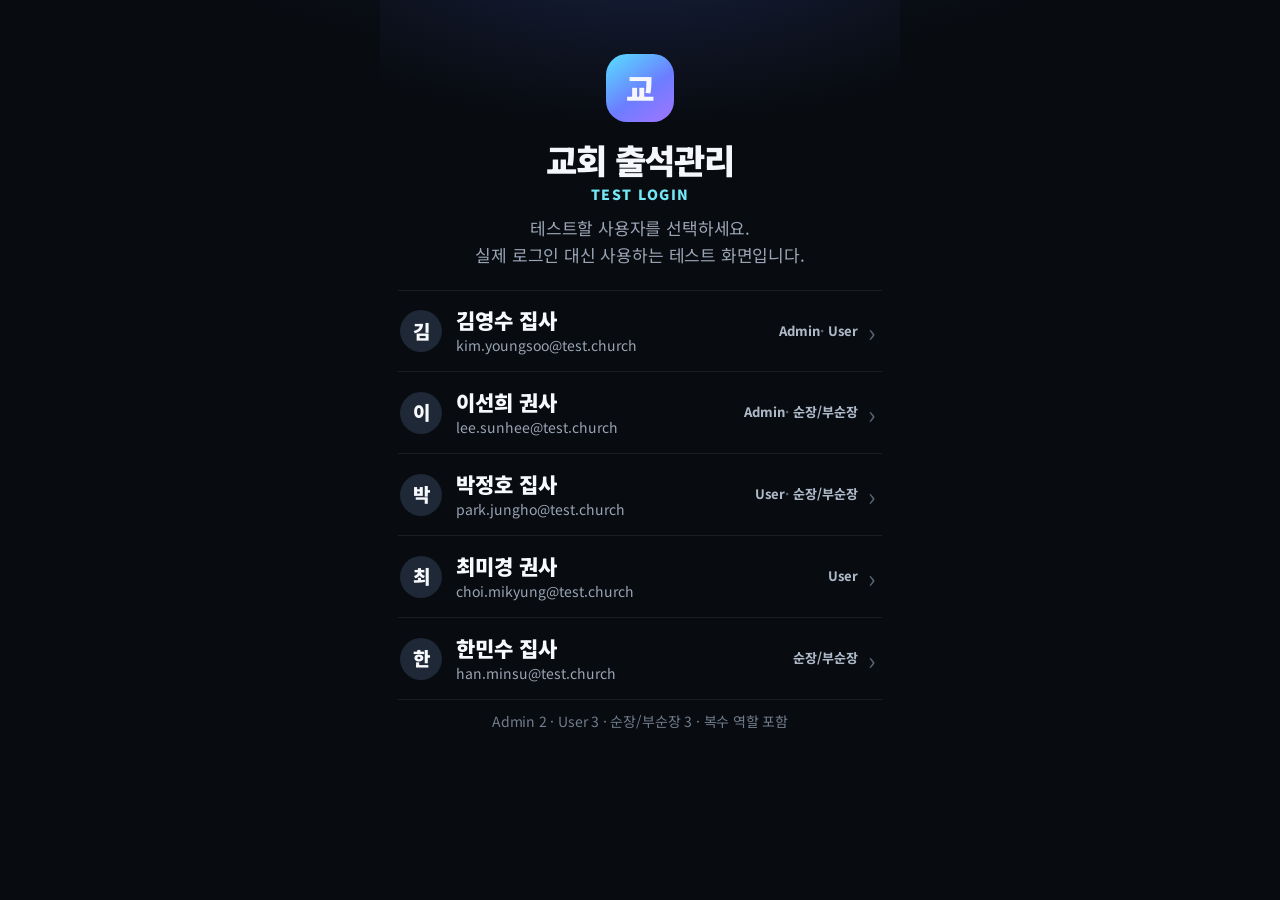
==== commit 1bfeaaf8: "Load refined iPhone v7 design" ====
--- a/app-v1/index.html
+++ b/app-v1/index.html
@@ -8,13 +8,14 @@
   <meta name="apple-mobile-web-app-status-bar-style" content="black-translucent" />
   <meta name="apple-mobile-web-app-title" content="교회출석" />
   <link rel="manifest" href="manifest.webmanifest" />
-  <title>교회 출석관리 iPhone Test v6</title>
+  <title>교회 출석관리 iPhone Test v7</title>
   <link rel="stylesheet" href="styles.css" />
   <link rel="stylesheet" href="redesign-v2.css" />
   <link rel="stylesheet" href="flow-v3.css" />
   <link rel="stylesheet" href="ios-v4.css" />
   <link rel="stylesheet" href="iphone-v5.css" />
   <link rel="stylesheet" href="iphone-v6.css" />
+  <link rel="stylesheet" href="iphone-v7.css" />
 </head>
 <body>
   <div id="app"></div>
@@ -35,5 +36,6 @@
   <script src="ios-v4.js"></script>
   <script src="iphone-v5.js"></script>
   <script src="iphone-v6.js"></script>
+  <script src="iphone-v6-guard.js"></script>
 </body>
 </html>
--- a/app-v1/iphone-v7.css
+++ b/app-v1/iphone-v7.css
@@ -0,0 +1,347 @@
+/* iPhone v7 — refined flat UI. Preserve all functionality; only selectable person names use bubble/tile treatment. */
+:root{
+  --v7-bg:#080b10;
+  --v7-surface:#10151d;
+  --v7-surface-soft:#141b25;
+  --v7-text:#f5f7fb;
+  --v7-muted:#9aa5b5;
+  --v7-dim:#727d8d;
+  --v7-accent:#73e7f5;
+  --v7-green:#82efc7;
+  --v7-warn:#ffd28a;
+  --v7-danger:#ffaaa8;
+  --v7-line:rgba(255,255,255,.075);
+  --v7-line-strong:rgba(255,255,255,.12);
+}
+
+body{
+  background:
+    radial-gradient(900px 380px at 50% -180px,rgba(91,121,255,.17),transparent 65%),
+    var(--v7-bg)!important;
+  color:var(--v7-text)!important;
+  letter-spacing:-.18px;
+}
+
+/* ---------- Global floating chrome ---------- */
+.v6-page{
+  padding:88px 14px 112px!important;
+  max-width:760px!important;
+}
+.v6-topbar{
+  top:max(8px,env(safe-area-inset-top));
+  left:10px;right:10px;
+  height:64px;
+  padding:6px 10px;
+  border:0!important;
+  border-radius:18px!important;
+  background:rgba(13,17,24,.91)!important;
+  box-shadow:0 10px 30px rgba(0,0,0,.26)!important;
+  backdrop-filter:blur(24px) saturate(135%)!important;
+  -webkit-backdrop-filter:blur(24px) saturate(135%)!important;
+}
+.v6-brand-logo{
+  width:38px;height:38px;border-radius:11px!important;
+  font-size:20px!important;
+  background:linear-gradient(145deg,#78ebf6 0%,#6f88ff 58%,#967cff 100%)!important;
+  box-shadow:none!important;
+}
+.v6-brand-name{font-size:20px!important;font-weight:900!important;letter-spacing:-.6px!important}
+.v6-top-date{
+  min-width:116px;height:48px;padding:0 5px!important;
+  border-radius:0!important;background:transparent!important;
+}
+.v6-top-date span{font-size:19px!important;font-weight:900!important}
+.v6-top-date.is-editable span::after{content:'⌄';font-size:15px;margin-left:5px;color:var(--v7-accent)}
+.v6-user>span{font-size:16px!important;font-weight:800!important}
+.v6-user>i{width:36px;height:36px;background:#202a38!important;font-size:17px!important}
+
+.v6-bottom{
+  border:0!important;
+  border-radius:20px!important;
+  background:rgba(13,17,24,.93)!important;
+  box-shadow:0 10px 32px rgba(0,0,0,.28)!important;
+  backdrop-filter:blur(24px)!important;
+  -webkit-backdrop-filter:blur(24px)!important;
+  padding:4px 6px!important;
+}
+.v6-bottom .nav-btn{
+  min-height:62px!important;
+  border-radius:0!important;
+  background:transparent!important;
+  font-size:14px!important;
+  color:#7f8997!important;
+  position:relative;
+}
+.v6-bottom .nav-btn span{font-size:23px!important;margin-bottom:3px!important}
+.v6-bottom .nav-btn.on{background:transparent!important;color:var(--v7-accent)!important}
+.v6-bottom .nav-btn.on::before{
+  content:'';position:absolute;top:2px;left:50%;transform:translateX(-50%);
+  width:22px;height:3px;border-radius:3px;background:var(--v7-accent);
+}
+
+/* ---------- TEST LOGIN: flat list, no role bubbles ---------- */
+.v6-login-shell{
+  padding:max(54px,calc(env(safe-area-inset-top) + 32px)) 18px 34px!important;
+  background:
+    radial-gradient(640px 300px at 50% -80px,rgba(91,121,255,.21),transparent 68%),
+    var(--v7-bg)!important;
+}
+.v6-login-mark{width:68px;height:68px;border-radius:21px!important;box-shadow:none!important}
+.v6-login-title{font-size:34px!important;margin-top:16px!important;letter-spacing:-1.2px!important}
+.v6-login-sub{font-size:14px!important;color:var(--v7-accent)!important}
+.v6-login-help{font-size:17px!important;color:var(--v7-muted)!important;margin:12px 0 22px!important}
+.v6-login-list{
+  width:100%;background:transparent!important;border:0!important;border-radius:0!important;overflow:visible!important;
+}
+.v6-login-row{
+  min-height:82px!important;
+  grid-template-columns:46px minmax(0,1fr) auto 12px!important;
+  padding:9px 2px!important;
+  border-bottom:1px solid var(--v7-line)!important;
+}
+.v6-login-row:first-child{border-top:1px solid var(--v7-line)!important}
+.v6-login-avatar{width:42px;height:42px;background:#1e2836!important;font-size:19px!important}
+.v6-login-copy strong{font-size:21px!important}
+.v6-login-copy small{font-size:14px!important;color:var(--v7-muted)!important}
+.v6-login-roles{gap:0!important;white-space:nowrap!important}
+.v6-login-roles em{
+  padding:0!important;border-radius:0!important;background:transparent!important;color:#aeb9c8!important;
+  font-size:13px!important;font-weight:750!important;
+}
+.v6-login-roles em+em::before{content:' · ';color:#596474}
+.v6-login-chevron{font-size:25px!important;color:#596474!important}
+.v6-login-note{font-size:14px!important;color:var(--v7-dim)!important}
+
+/* ---------- HOME: information hierarchy, almost no cards ---------- */
+.v6-home{padding-top:2px}
+.v6-hero-line{
+  display:grid!important;
+  grid-template-columns:auto minmax(0,1fr) auto!important;
+  align-items:baseline!important;
+  gap:4px 8px!important;
+  padding:8px 2px 22px!important;
+  border-bottom:1px solid var(--v7-line)!important;
+}
+.v6-hero-line>strong{font-size:44px!important;color:var(--v7-green)!important;letter-spacing:-1.7px!important}
+.v6-hero-line>span{font-size:21px!important;font-weight:900!important;white-space:nowrap}
+.v6-hero-line>b{font-size:16px!important;color:var(--v7-muted)!important;white-space:nowrap;font-weight:750!important}
+.v6-hero-line>b:last-child{grid-column:3}
+.v6-section{margin-top:22px!important}
+.v6-section-head{padding:0 1px 8px!important;align-items:baseline!important}
+.v6-section-head h1{font-size:27px!important;font-weight:900!important;letter-spacing:-.9px!important}
+.v6-section-head>span{font-size:16px!important;color:var(--v7-muted)!important}
+.v6-meet-table{
+  border:0!important;border-radius:0!important;background:transparent!important;overflow:visible!important;
+}
+.v6-meet-head{
+  grid-template-columns:56px minmax(0,1fr) 58px 54px!important;
+  padding:3px 12px 5px 2px!important;
+  font-size:13px!important;color:#697585!important;
+  border-bottom:1px solid var(--v7-line)!important;
+}
+.v6-meet-row{
+  grid-template-columns:56px minmax(0,1fr) 58px 54px 11px!important;
+  min-height:78px!important;
+  padding:9px 0!important;
+  border-top:0!important;border-bottom:1px solid var(--v7-line)!important;
+  background:transparent!important;
+  gap:3px!important;
+}
+.v6-meet-row:active{background:rgba(255,255,255,.025)!important}
+.v6-time{font-size:18px!important;color:#c8d0dc!important}
+.v6-meet-name strong{font-size:21px!important;font-weight:900!important}
+.v6-meet-name small{font-size:15px!important;color:var(--v7-muted)!important;margin-top:1px!important}
+.v6-count strong{font-size:33px!important;color:var(--v7-green)!important}
+.v6-count small{font-size:13px!important}
+.v6-extra{font-size:14px!important;color:#aeb8c5!important;line-height:1.35!important}
+.v6-meet-row>i{font-size:24px!important;color:#566171!important}
+.v6-create{
+  min-height:60px!important;text-align:left!important;padding:0!important;border-bottom:1px solid var(--v7-line)!important;
+  font-size:18px!important;color:var(--v7-accent)!important;
+}
+.v6-empty{padding:22px 2px!important;text-align:left!important;font-size:17px!important;border-bottom:1px solid var(--v7-line)!important}
+
+/* Admin shortcuts are rows, not cards */
+.v6-admin-shortcuts,.v6-role-extra{display:block!important;margin-top:20px!important;border-top:1px solid var(--v7-line)!important}
+.v6-admin-shortcuts button,.v6-role-extra button{
+  display:grid!important;grid-template-columns:minmax(0,1fr) auto!important;align-items:center!important;
+  width:100%!important;min-height:64px!important;padding:9px 0!important;
+  border:0!important;border-bottom:1px solid var(--v7-line)!important;
+  border-radius:0!important;background:transparent!important;color:var(--v7-text)!important;
+}
+.v6-admin-shortcuts strong,.v6-role-extra strong{font-size:19px!important}
+.v6-admin-shortcuts span,.v6-role-extra span{font-size:14px!important;color:var(--v7-muted)!important}
+.v6-admin-shortcuts i,.v6-role-extra i{position:static!important;grid-column:2;grid-row:1 / span 2;font-size:24px!important;color:#5a6677!important}
+
+/* ---------- ATTENDANCE: one floating work bar, names are the only bubbles ---------- */
+.v6-att-float{
+  top:84px!important;
+  min-height:78px!important;
+  grid-template-columns:44px minmax(0,1fr) 94px!important;
+  gap:6px!important;
+  padding:8px 8px!important;
+  border:0!important;border-radius:17px!important;
+  background:rgba(15,20,28,.95)!important;
+  box-shadow:0 10px 26px rgba(0,0,0,.24)!important;
+}
+.v6-search{
+  width:42px!important;height:48px!important;border:0!important;border-radius:0!important;
+  background:transparent!important;color:var(--v7-accent)!important;font-size:29px!important;
+}
+.v6-att-title>strong{font-size:24px!important;letter-spacing:-.75px!important}
+.v6-att-title>span{font-size:16px!important;color:var(--v7-muted)!important}
+.v6-att-title>span b{font-size:21px!important;color:var(--v7-green)!important}
+.v6-filter{
+  height:48px!important;border:0!important;border-radius:0!important;padding:0 3px!important;
+  background:transparent!important;color:var(--v7-text)!important;font-size:17px!important;font-weight:900!important;
+}
+.v6-search-box{margin-top:8px!important}
+.v6-search-box input{
+  height:54px!important;border:0!important;border-bottom:2px solid rgba(115,231,245,.4)!important;
+  border-radius:0!important;background:transparent!important;padding:0 4px!important;font-size:19px!important;
+}
+.v6-context{
+  gap:9px!important;padding:12px 1px 8px!important;border-bottom:1px solid var(--v7-line)!important;
+}
+.v6-context strong{font-size:17px!important}.v6-context span{font-size:15px!important}
+.v6-people-section{margin-top:16px!important}
+.v6-people-head{padding:3px 1px 8px!important}
+.v6-people-head strong{font-size:21px!important}.v6-people-head span,.v6-people-head button{font-size:15px!important}
+.v6-people{grid-template-columns:repeat(2,minmax(0,1fr))!important;gap:8px!important}
+/* Person names are intentionally the only bubble/tile component. */
+.v6-person{
+  min-height:82px!important;
+  border-radius:16px!important;
+  background:linear-gradient(145deg,rgba(21,28,39,.96),rgba(16,22,31,.96))!important;
+  box-shadow:0 4px 12px rgba(0,0,0,.12)!important;
+  padding:10px 11px!important;
+}
+.v6-person.on{
+  background:linear-gradient(145deg,rgba(26,83,68,.97),rgba(17,56,55,.97))!important;
+  box-shadow:inset 0 0 0 1px rgba(130,239,199,.32),0 4px 14px rgba(0,0,0,.14)!important;
+}
+.v6-person>div strong{font-size:21px!important}
+.v6-person>div em{font-size:14px!important;color:#c4ceda!important}
+.v6-person>small{font-size:14px!important;color:var(--v7-muted)!important}
+.v6-person>span{font-size:23px!important;color:var(--v7-green)!important}
+
+/* Guest/Online counters become flat inline controls */
+.v6-counters{
+  display:grid!important;grid-template-columns:repeat(2,minmax(0,1fr))!important;gap:0 18px!important;
+  margin-top:18px!important;border-top:1px solid var(--v7-line)!important;border-bottom:1px solid var(--v7-line)!important;
+}
+.v6-counter{
+  display:grid!important;grid-template-columns:minmax(0,1fr) 38px 44px 38px!important;
+  gap:2px!important;padding:7px 0!important;background:transparent!important;border-radius:0!important;
+}
+.v6-counter strong{font-size:17px!important}.v6-counter button{height:42px!important;border-radius:0!important;background:transparent!important;color:#cdd5e1!important;font-size:24px!important}.v6-counter input{height:42px!important;border:0!important;border-radius:0!important;background:transparent!important;font-size:21px!important}
+
+/* ---------- Legacy/admin/member/report pages: flatten all generic cards ---------- */
+.v6-page .section{
+  background:transparent!important;border:0!important;border-radius:0!important;box-shadow:none!important;padding:0!important;margin-top:18px!important;
+}
+.v6-page .section-head{padding:0 0 8px!important;border:0!important}
+.v6-page .section-head h2,.v6-page .modal-title{font-size:27px!important;font-weight:900!important;letter-spacing:-.8px!important}
+.v6-page .card,
+.v6-page .row-card,
+.v6-page .menu-card,
+.v6-page .stat-card,
+.v6-page .counter-card,
+.v6-page .report-card,
+.v6-page .group-block{
+  background:transparent!important;border:0!important;border-radius:0!important;box-shadow:none!important;
+}
+.v6-page .row-list,.v6-page .menu-groups{gap:0!important}
+.v6-page .row-card,
+.v6-page .menu-card{
+  min-height:66px!important;padding:9px 0!important;border-bottom:1px solid var(--v7-line)!important;
+}
+.v6-page .row-list>.row-card:first-child,.v6-page .menu-groups>div>.menu-card:first-of-type{border-top:1px solid var(--v7-line)!important}
+.v6-page .row-title,.v6-page .menu-card-title,.v6-page .item-title{font-size:20px!important;font-weight:850!important}
+.v6-page .row-sub,.v6-page .menu-card-sub,.v6-page .hint,.v6-page .help,.v6-page .field-label{font-size:15px!important;line-height:1.45!important;color:var(--v7-muted)!important}
+.v6-page .mini-icon,.v6-page .avatar{background:transparent!important;border:0!important;box-shadow:none!important;color:var(--v7-accent)!important}
+.v6-page .badge{
+  border:0!important;border-radius:0!important;background:transparent!important;padding:0!important;font-size:14px!important;font-weight:800!important;color:#aeb9c6!important;
+}
+.v6-page .badge.ok{color:var(--v7-green)!important}.v6-page .badge.warn{color:var(--v7-warn)!important}
+
+/* Tabs: typography only, selected underline */
+.v6-page .tabs,.v6-page .seg{background:transparent!important;border:0!important;border-radius:0!important;padding:0!important;gap:14px!important}
+.v6-page .tab,.v6-page .seg button{
+  min-height:44px!important;padding:0 1px!important;border:0!important;border-radius:0!important;background:transparent!important;color:#8d98a8!important;font-size:16px!important;font-weight:850!important;position:relative!important;
+}
+.v6-page .tab.on,.v6-page .seg button.on{background:transparent!important;color:var(--v7-text)!important}
+.v6-page .tab.on::after,.v6-page .seg button.on::after{content:'';position:absolute;left:0;right:0;bottom:1px;height:2px;background:var(--v7-accent);border-radius:2px}
+
+/* Buttons remain controls, but not bubbles */
+.v6-page .btn,.v6-page .text-action,.v6-page .text-btn{
+  border:0!important;border-radius:0!important;background:transparent!important;color:var(--v7-accent)!important;font-size:17px!important;font-weight:850!important;min-height:44px!important;padding:0 3px!important;
+}
+.v6-page .btn.primary{background:transparent!important;color:var(--v7-accent)!important}
+.v6-page .toolbar-row{gap:14px!important;border-bottom:1px solid var(--v7-line)!important;padding-bottom:5px!important}
+
+/* Form controls: flat field with subtle baseline */
+.v6-page .field,
+.v6-page input.field,
+.v6-page select.field,
+.v6-page textarea.field,
+.v6-page .search{
+  min-height:50px!important;border:0!important;border-bottom:1px solid var(--v7-line-strong)!important;border-radius:0!important;background:transparent!important;color:var(--v7-text)!important;font-size:17px!important;padding:0 2px!important;
+}
+.v6-page textarea.field{padding:8px 2px!important}
+.v6-page .form-grid{gap:12px 18px!important}
+
+/* Tables / report summaries */
+.v6-page .grid.stats,.v6-page .grid.three,.v6-page .grid.two{gap:0!important}
+.v6-page .grid.stats>.card,.v6-page .grid.three>.card,.v6-page .grid.two>.card{padding:9px 0!important;border-bottom:1px solid var(--v7-line)!important}
+.v6-page .main-number,.v6-page .number{font-size:34px!important;font-weight:900!important;color:var(--v7-green)!important}
+.v6-page .stat-label{font-size:17px!important;font-weight:850!important}.v6-page .stat-caption{font-size:14px!important;color:var(--v7-muted)!important}
+.v6-page .table-wrap{border:0!important;border-radius:0!important;background:transparent!important}
+.v6-page .table{font-size:15px!important}.v6-page .table th{font-size:14px!important;color:#778294!important}.v6-page .table th,.v6-page .table td{border-color:var(--v7-line)!important;padding:10px 5px!important}
+
+/* More/menu group labels */
+.v6-page .menu-group-title{font-size:15px!important;font-weight:900!important;color:#697586!important;margin:18px 0 4px!important;text-transform:none!important}
+.v6-page .chevron{color:#566171!important;font-size:24px!important}
+
+/* User sheet / modal content */
+.v6-setting-row{border-top:1px solid var(--v7-line)!important;min-height:60px!important}.v6-setting-row>span{font-size:18px!important}.v6-setting-row select{border:0!important;border-radius:0!important;background:transparent!important;font-size:17px!important}
+.v6-switch-account{border:0!important;border-radius:0!important;background:transparent!important;color:var(--v7-danger)!important;text-align:left!important;padding:0!important;border-top:1px solid var(--v7-line)!important}
+
+/* ---------- Light mode ---------- */
+body.light{
+  --v7-bg:#f4f6f8;--v7-surface:#ffffff;--v7-surface-soft:#edf1f5;--v7-text:#11151a;--v7-muted:#657081;--v7-dim:#8b95a2;--v7-line:rgba(20,30,45,.09);--v7-line-strong:rgba(20,30,45,.15);
+  background:#f4f6f8!important;color:#11151a!important;
+}
+body.light .v6-topbar,body.light .v6-bottom{background:rgba(252,253,254,.94)!important;box-shadow:0 8px 26px rgba(39,55,75,.10)!important}
+body.light .v6-person{background:#fff!important;box-shadow:0 2px 9px rgba(30,45,65,.08)!important;color:#11151a!important}
+body.light .v6-person.on{background:linear-gradient(145deg,#d9f8ec,#e9fbf7)!important;color:#0b3328!important}
+body.light .v6-person>div em{color:#56616f!important}
+body.light .v6-att-float{background:rgba(252,253,254,.96)!important;color:#11151a!important;box-shadow:0 8px 22px rgba(40,55,75,.10)!important}
+body.light .v6-filter,body.light .v6-search-box input,body.light .v6-counter input{color:#11151a!important}
+
+/* ---------- Large text ---------- */
+body.font-large .v6-brand-name{font-size:21px!important}
+body.font-large .v6-top-date span{font-size:20px!important}
+body.font-large .v6-section-head h1,body.font-large .v6-page .section-head h2{font-size:30px!important}
+body.font-large .v6-meet-name strong{font-size:23px!important}
+body.font-large .v6-time{font-size:19px!important}
+body.font-large .v6-count strong{font-size:36px!important}
+body.font-large .v6-person>div strong{font-size:23px!important}
+body.font-large .v6-person>div em,body.font-large .v6-person>small{font-size:15px!important}
+body.font-large .v6-att-title>strong{font-size:26px!important}
+body.font-large .v6-page .row-title,body.font-large .v6-page .menu-card-title,body.font-large .v6-page .item-title{font-size:22px!important}
+
+@media(max-width:430px){
+  .v6-page{padding-left:12px!important;padding-right:12px!important}
+  .v6-topbar{left:8px;right:8px;padding-left:8px;padding-right:8px}
+  .v6-brand-name{max-width:82px!important;font-size:18px!important}
+  .v6-top-date{min-width:108px!important}.v6-top-date span{font-size:18px!important}
+  .v6-user>span{display:none!important}
+  .v6-hero-line{grid-template-columns:auto minmax(0,1fr) auto!important}.v6-hero-line>strong{font-size:41px!important}.v6-hero-line>span{font-size:19px!important}.v6-hero-line>b{font-size:14px!important}
+  .v6-meet-head{grid-template-columns:52px minmax(0,1fr) 54px 46px!important;padding-right:8px!important}
+  .v6-meet-row{grid-template-columns:52px minmax(0,1fr) 54px 46px 9px!important}
+  .v6-time{font-size:17px!important}.v6-meet-name strong{font-size:20px!important}.v6-meet-name small{font-size:14px!important}.v6-count strong{font-size:31px!important}.v6-extra{font-size:13px!important}
+  .v6-att-float{grid-template-columns:40px minmax(0,1fr) 88px!important}.v6-search{width:40px!important}.v6-filter{font-size:16px!important}
+  .v6-counters{gap:0 10px!important}.v6-counter{grid-template-columns:minmax(0,1fr) 34px 38px 34px!important}.v6-counter strong{font-size:16px!important}
+  .v6-login-row{grid-template-columns:44px minmax(0,1fr) auto 10px!important}.v6-login-copy strong{font-size:20px!important}.v6-login-copy small{font-size:13px!important}.v6-login-roles em{font-size:12px!important}
+}
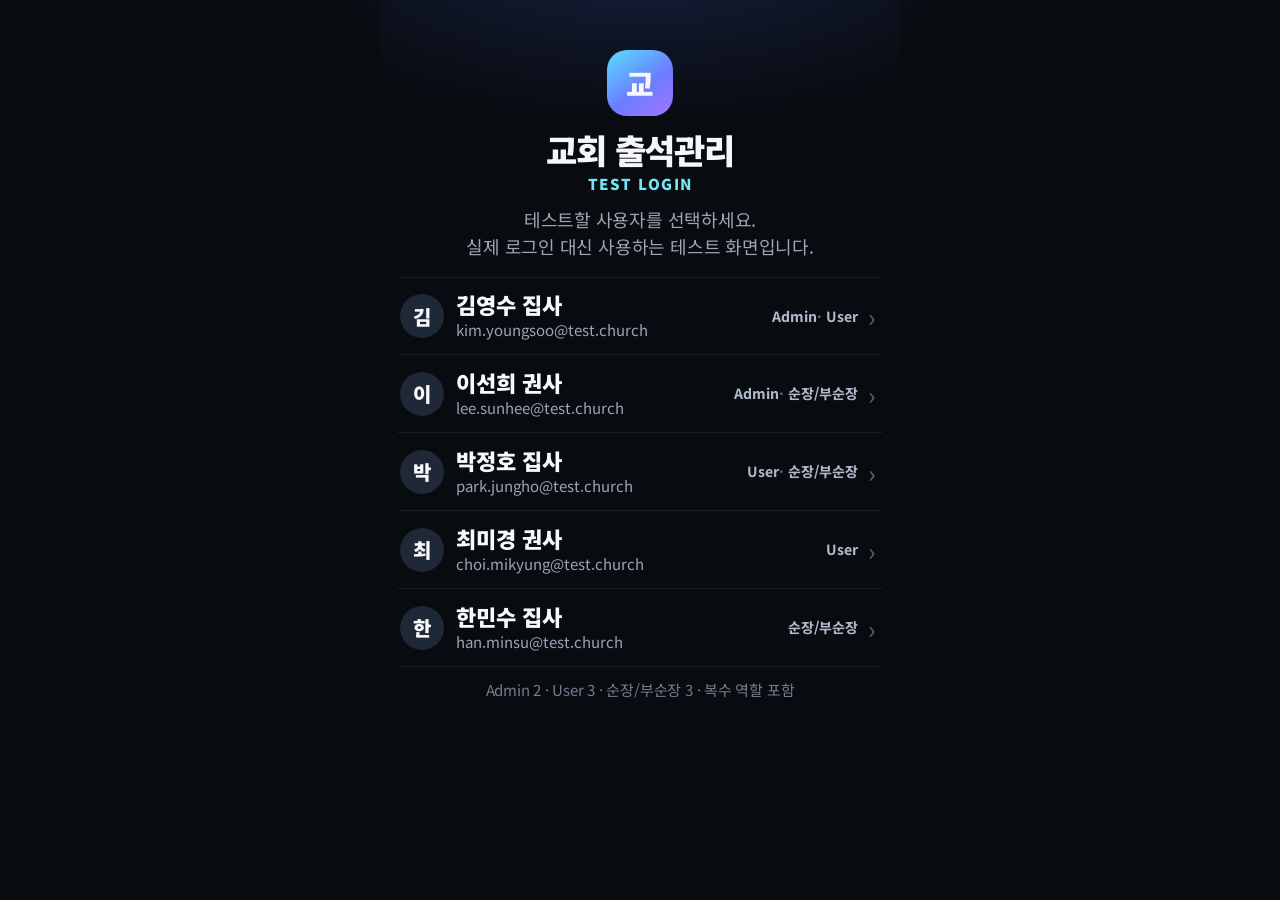
==== commit 82bc391b: "Load iPhone v8 typography refinement" ====
--- a/app-v1/index.html
+++ b/app-v1/index.html
@@ -8,7 +8,7 @@
   <meta name="apple-mobile-web-app-status-bar-style" content="black-translucent" />
   <meta name="apple-mobile-web-app-title" content="교회출석" />
   <link rel="manifest" href="manifest.webmanifest" />
-  <title>교회 출석관리 iPhone Test v7</title>
+  <title>교회 출석관리 iPhone Test v8</title>
   <link rel="stylesheet" href="styles.css" />
   <link rel="stylesheet" href="redesign-v2.css" />
   <link rel="stylesheet" href="flow-v3.css" />
@@ -16,6 +16,7 @@
   <link rel="stylesheet" href="iphone-v5.css" />
   <link rel="stylesheet" href="iphone-v6.css" />
   <link rel="stylesheet" href="iphone-v7.css" />
+  <link rel="stylesheet" href="iphone-v8.css" />
 </head>
 <body>
   <div id="app"></div>
--- a/app-v1/iphone-v8.css
+++ b/app-v1/iphone-v8.css
@@ -0,0 +1,191 @@
+/* iPhone v8 — typography/rhythm refinement based on Apple HIG principles.
+   Functional routes/JS unchanged. Person attendance tiles remain the primary bubble component. */
+:root{
+  --v8-bg:#090c11;
+  --v8-text:#f7f8fb;
+  --v8-muted:#aab3c0;
+  --v8-dim:#778291;
+  --v8-accent:#72e5f2;
+  --v8-green:#86efca;
+  --v8-surface:rgba(15,20,28,.93);
+  --v8-line:rgba(255,255,255,.075);
+  --v8-radius:18px;
+}
+
+html{-webkit-text-size-adjust:100%;text-size-adjust:100%}
+body{
+  font-size:18px!important;
+  line-height:1.36!important;
+  letter-spacing:-.22px!important;
+  background:radial-gradient(760px 300px at 50% -140px,rgba(85,112,220,.14),transparent 66%),var(--v8-bg)!important;
+}
+button,input,select,textarea{font:inherit}
+
+/* Global vertical rhythm */
+.v6-page{padding:86px 14px 112px!important}
+.v6-section{margin-top:18px!important}
+.v6-page .section{margin-top:18px!important}
+.v6-page .section-head,.v6-section-head{padding-bottom:7px!important}
+
+/* Top bar: readable without feeling oversized */
+.v6-topbar{height:62px!important;border-radius:17px!important;padding:5px 9px!important;background:rgba(13,17,24,.92)!important}
+.v6-brand{gap:7px!important}
+.v6-brand-logo{width:38px!important;height:38px!important;font-size:20px!important}
+.v6-brand-name{font-size:20px!important;line-height:1.15!important;font-weight:900!important}
+.v6-top-date{height:46px!important;min-width:116px!important}
+.v6-top-date span{font-size:19px!important;line-height:1!important;font-weight:900!important;font-variant-numeric:tabular-nums}
+.v6-user{height:48px!important}.v6-user>span{font-size:17px!important;line-height:1.15!important}
+.v6-user>i{width:36px!important;height:36px!important;font-size:17px!important}
+
+/* Bottom bar: keep touch targets, increase label legibility */
+.v6-bottom{padding:3px 5px!important;border-radius:19px!important}
+.v6-bottom .nav-btn{min-height:64px!important;font-size:15px!important;line-height:1.1!important;font-weight:800!important}
+.v6-bottom .nav-btn span{font-size:24px!important;line-height:1!important;margin-bottom:4px!important}
+
+/* Test login */
+.v6-login-shell{padding:max(50px,calc(env(safe-area-inset-top) + 30px)) 18px 32px!important}
+.v6-login-mark{width:66px!important;height:66px!important;border-radius:20px!important;font-size:30px!important}
+.v6-login-title{font-size:34px!important;line-height:1.12!important;margin-top:15px!important}
+.v6-login-sub{font-size:15px!important;line-height:1.2!important;margin-top:6px!important}
+.v6-login-help{font-size:18px!important;line-height:1.48!important;margin:13px 0 18px!important}
+.v6-login-row{min-height:78px!important;padding:8px 2px!important;gap:10px!important}
+.v6-login-avatar{width:44px!important;height:44px!important;font-size:20px!important}
+.v6-login-copy strong{font-size:22px!important;line-height:1.18!important}
+.v6-login-copy small{font-size:15px!important;line-height:1.25!important;margin-top:3px!important}
+.v6-login-roles em{font-size:14px!important;line-height:1.2!important}
+.v6-login-note{font-size:15px!important;line-height:1.4!important;margin-top:12px!important}
+
+/* Home summary: one visual sentence, not cards */
+.v6-hero-line{padding:7px 1px 17px!important;gap:3px 8px!important;border-bottom:0!important}
+.v6-hero-line>strong{font-size:42px!important;line-height:.95!important;font-weight:900!important}
+.v6-hero-line>span{font-size:21px!important;line-height:1.15!important;font-weight:900!important}
+.v6-hero-line>b{font-size:16px!important;line-height:1.2!important;color:var(--v8-muted)!important}
+
+.v6-section-head{align-items:baseline!important}
+.v6-section-head h1,.v6-page .section-head h2{
+  font-size:28px!important;
+  line-height:1.15!important;
+  font-weight:900!important;
+  letter-spacing:-.9px!important;
+}
+.v6-section-head>span,.v6-page .hint{font-size:16px!important;line-height:1.25!important}
+
+/* Meeting list: fewer lines, stronger typographic grid */
+.v6-meet-head{
+  grid-template-columns:54px minmax(0,1fr) 56px 50px!important;
+  padding:2px 10px 4px 1px!important;
+  border-bottom:0!important;
+  font-size:14px!important;
+  line-height:1.2!important;
+  color:var(--v8-dim)!important;
+}
+.v6-meet-row{
+  grid-template-columns:54px minmax(0,1fr) 56px 50px 10px!important;
+  min-height:74px!important;
+  padding:8px 0!important;
+  gap:3px!important;
+  border:0!important;
+}
+.v6-meet-row+.v6-meet-row{margin-top:2px!important}
+.v6-meet-row:active{background:rgba(255,255,255,.035)!important}
+.v6-time{font-size:18px!important;line-height:1.15!important;font-weight:800!important;font-variant-numeric:tabular-nums}
+.v6-meet-name strong{font-size:22px!important;line-height:1.16!important;font-weight:900!important;letter-spacing:-.7px!important}
+.v6-meet-name small{font-size:15px!important;line-height:1.22!important;margin-top:3px!important;color:var(--v8-muted)!important}
+.v6-count strong{font-size:34px!important;line-height:.95!important;font-weight:900!important}
+.v6-count small{font-size:14px!important;line-height:1.1!important;margin-top:2px!important}
+.v6-extra{font-size:14px!important;line-height:1.3!important}
+.v6-meet-row>i{font-size:24px!important;line-height:1!important}
+.v6-create{min-height:56px!important;font-size:19px!important;line-height:1.2!important;border:0!important}
+.v6-empty{padding:18px 1px!important;font-size:18px!important;line-height:1.42!important;border:0!important}
+
+/* Admin shortcuts: typography replaces boxes */
+.v6-admin-shortcuts,.v6-role-extra{margin-top:18px!important;border-top:0!important}
+.v6-admin-shortcuts button,.v6-role-extra button{min-height:60px!important;padding:7px 0!important;border:0!important}
+.v6-admin-shortcuts button+button,.v6-role-extra button+button{margin-top:2px!important}
+.v6-admin-shortcuts strong,.v6-role-extra strong{font-size:20px!important;line-height:1.2!important}
+.v6-admin-shortcuts span,.v6-role-extra span{font-size:15px!important;line-height:1.3!important;margin-top:2px!important}
+
+/* Attendance work bar */
+.v6-att-float{top:82px!important;min-height:76px!important;padding:7px 7px!important;border-radius:16px!important;grid-template-columns:44px minmax(0,1fr) 96px!important}
+.v6-search{width:44px!important;height:48px!important;font-size:30px!important}
+.v6-att-title>strong{font-size:25px!important;line-height:1.14!important;font-weight:900!important}
+.v6-att-title>span{font-size:17px!important;line-height:1.22!important;margin-top:3px!important}
+.v6-att-title>span b{font-size:22px!important}
+.v6-filter{height:48px!important;font-size:18px!important;line-height:1.1!important}
+.v6-search-box input{height:52px!important;font-size:19px!important;line-height:1.2!important}
+.v6-context{gap:10px!important;padding:10px 1px 7px!important;border-bottom:0!important}
+.v6-context strong{font-size:17px!important;line-height:1.2!important}.v6-context span{font-size:15px!important;line-height:1.2!important}
+
+/* People: only recurring rounded selection component */
+.v6-people-section{margin-top:14px!important}
+.v6-people-head{padding:2px 1px 7px!important}
+.v6-people-head strong{font-size:22px!important;line-height:1.18!important}
+.v6-people-head span,.v6-people-head button{font-size:15px!important;line-height:1.2!important}
+.v6-people{gap:8px!important}
+.v6-person{
+  min-height:84px!important;
+  border-radius:15px!important;
+  padding:10px 11px!important;
+  box-shadow:0 3px 10px rgba(0,0,0,.10)!important;
+}
+.v6-person>div{line-height:1.18!important}
+.v6-person>div strong{font-size:22px!important;line-height:1.18!important;font-weight:900!important}
+.v6-person>div em{font-size:15px!important;line-height:1.18!important;margin-left:4px!important}
+.v6-person>small{font-size:15px!important;line-height:1.24!important;margin-top:5px!important}
+.v6-person>span{font-size:24px!important;line-height:1!important}
+
+/* Guest/Online: touch-safe, visually flat */
+.v6-counters{margin-top:15px!important;gap:0 16px!important;border:0!important}
+.v6-counter{grid-template-columns:minmax(0,1fr) 44px 46px 44px!important;padding:5px 0!important}
+.v6-counter strong{font-size:18px!important;line-height:1.2!important}
+.v6-counter button{width:44px!important;height:44px!important;font-size:25px!important;line-height:1!important}
+.v6-counter input{height:44px!important;font-size:22px!important;line-height:1!important}
+
+/* Generic/member/admin/report screens */
+.v6-page .section-head{padding:0 0 7px!important}
+.v6-page .row-card,.v6-page .menu-card{min-height:62px!important;padding:7px 0!important;border-bottom:0!important}
+.v6-page .row-card+.row-card,.v6-page .menu-card+.menu-card{margin-top:2px!important}
+.v6-page .row-list>.row-card:first-child,.v6-page .menu-groups>div>.menu-card:first-of-type{border-top:0!important}
+.v6-page .row-title,.v6-page .menu-card-title,.v6-page .item-title{font-size:21px!important;line-height:1.2!important;font-weight:850!important}
+.v6-page .row-sub,.v6-page .menu-card-sub,.v6-page .hint,.v6-page .help,.v6-page .field-label{font-size:15px!important;line-height:1.4!important;color:var(--v8-muted)!important}
+.v6-page .toolbar-row{gap:10px!important;margin:7px 0!important}
+.v6-page .btn{min-height:44px!important;font-size:17px!important;line-height:1.15!important}
+.v6-page .tab{min-height:44px!important;font-size:17px!important;line-height:1.15!important;padding:0 2px!important}
+.v6-page .field,.v6-page .search,.v6-page select,.v6-page textarea{font-size:17px!important;line-height:1.35!important}
+.v6-page textarea{line-height:1.5!important}
+.v6-page .badge{font-size:14px!important;line-height:1.2!important}
+.v6-page .table{font-size:15px!important;line-height:1.35!important}
+.v6-page .table th,.v6-page .table td{padding:9px 7px!important}
+
+/* Modal/user sheet */
+.modal-card{border-radius:18px!important;padding:17px!important}
+.v6-user-sheet{gap:6px!important}.v6-account{padding-bottom:10px!important}
+.v6-account strong{font-size:25px!important;line-height:1.18!important}.v6-account span{font-size:15px!important;line-height:1.3!important}
+.v6-setting-row{min-height:56px!important}.v6-setting-row>span{font-size:18px!important;line-height:1.2!important}.v6-setting-row select{height:44px!important;font-size:17px!important}
+.v6-switch-account{min-height:48px!important;font-size:17px!important}
+
+/* Large-text mode: scale important content more than chrome */
+body.font-large{font-size:20px!important}
+body.font-large .v6-section-head h1,body.font-large .v6-page .section-head h2{font-size:31px!important}
+body.font-large .v6-meet-name strong{font-size:24px!important}
+body.font-large .v6-count strong{font-size:38px!important}
+body.font-large .v6-person>div strong{font-size:24px!important}
+body.font-large .v6-person>div em,body.font-large .v6-person>small{font-size:16px!important}
+body.font-large .v6-att-title>strong{font-size:27px!important}
+body.font-large .v6-page .row-title,body.font-large .v6-page .menu-card-title,body.font-large .v6-page .item-title{font-size:23px!important}
+body.font-large .v6-page .row-sub,body.font-large .v6-page .menu-card-sub,body.font-large .v6-page .help{font-size:16px!important}
+
+@media(max-width:430px){
+  .v6-page{padding-left:12px!important;padding-right:12px!important}
+  .v6-topbar{left:8px!important;right:8px!important}
+  .v6-brand-name{max-width:82px!important;font-size:19px!important}
+  .v6-top-date{min-width:108px!important}.v6-top-date span{font-size:18px!important}
+  .v6-user>span{display:none!important}
+  .v6-hero-line>strong{font-size:40px!important}.v6-hero-line>span{font-size:20px!important}.v6-hero-line>b{font-size:15px!important}
+  .v6-meet-head{grid-template-columns:50px minmax(0,1fr) 52px 44px!important;padding-right:7px!important}
+  .v6-meet-row{grid-template-columns:50px minmax(0,1fr) 52px 44px 9px!important;min-height:72px!important}
+  .v6-time{font-size:17px!important}.v6-meet-name strong{font-size:21px!important}.v6-meet-name small{font-size:15px!important}.v6-count strong{font-size:32px!important}.v6-extra{font-size:14px!important}
+  .v6-att-float{grid-template-columns:42px minmax(0,1fr) 90px!important}.v6-filter{font-size:17px!important}
+  .v6-counters{gap:0 9px!important}.v6-counter{grid-template-columns:minmax(0,1fr) 40px 40px 40px!important}.v6-counter button{width:40px!important;height:44px!important}.v6-counter strong{font-size:17px!important}
+  .v6-login-row{grid-template-columns:44px minmax(0,1fr) auto 10px!important}.v6-login-copy strong{font-size:21px!important}.v6-login-copy small{font-size:14px!important}.v6-login-roles em{font-size:13px!important}
+}
